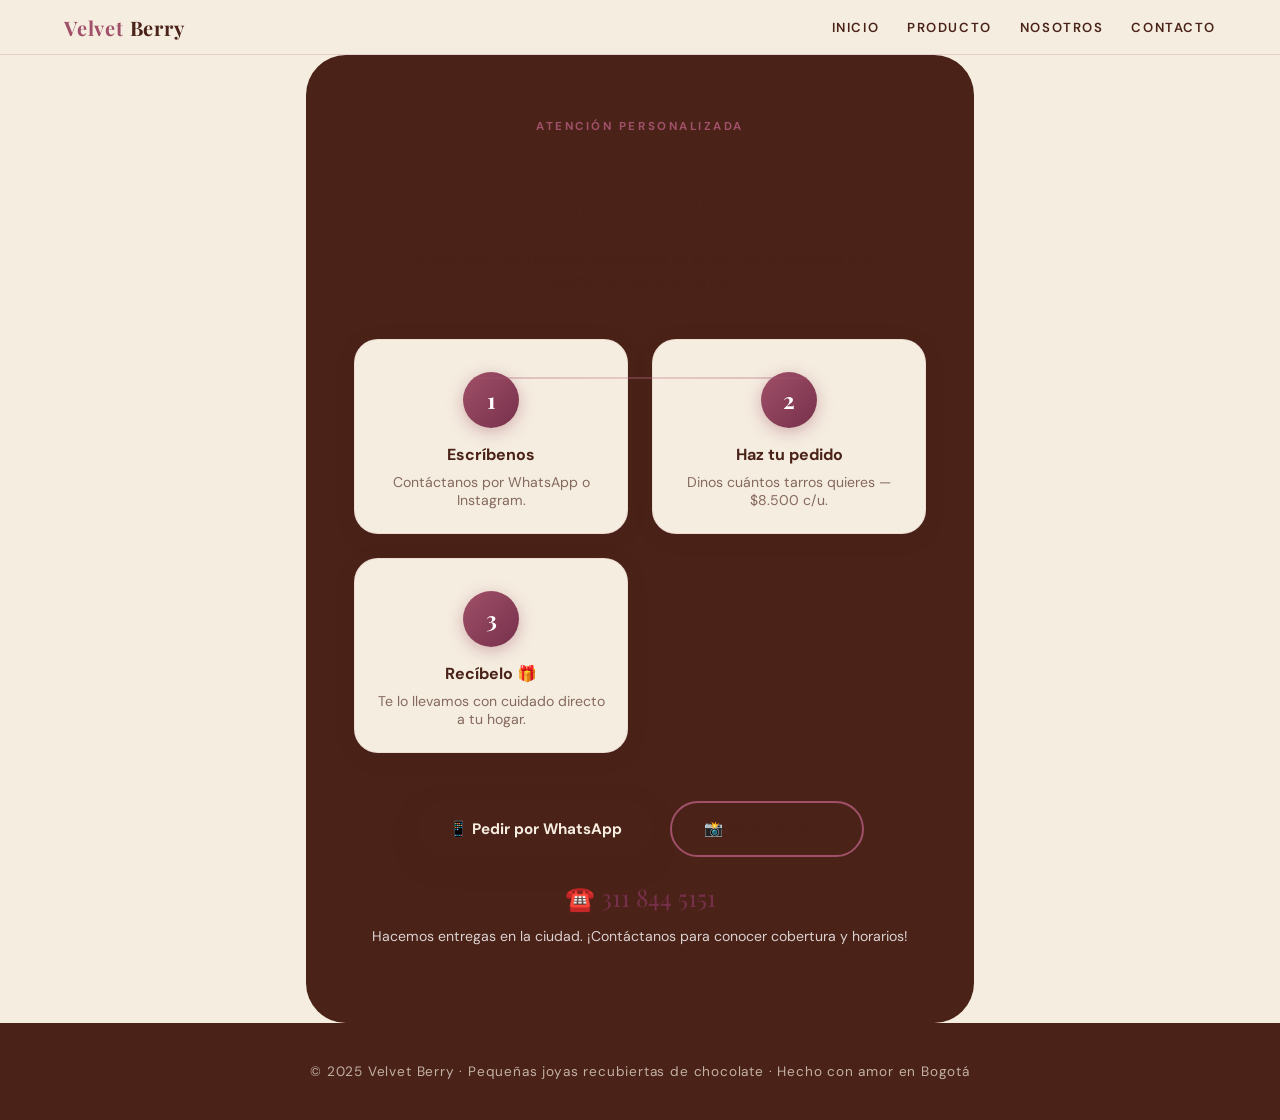
==== contacto.html @ 3b7d8370 "Actulizacion de archivos para mejorar la estructura de el proyecto" ====
<!DOCTYPE html>
<html lang="es">
  <head>
    <meta charset="UTF-8" />
    <meta name="viewport" content="width=device-width, initial-scale=1" />
    <title>Contacto · Velvet Berry</title>
    <link rel="stylesheet" href="styles.css" />
  </head>
  <body>
    <nav>
      <div class="nav-inner">
        <div class="nav-logo">Velvet <span>Berry</span></div>
        <div class="nav-links">
          <a href="index.html">Inicio</a>
          <a href="producto.html">Producto</a>
          <a href="mision.html">Nosotros</a>
          <a href="contacto.html">Contacto</a>
        </div>
      </div>
    </nav>

    <main>
      <section class="contact-section" id="contacto">
        <div class="contact-inner">
          <span class="section-label">Atención personalizada</span>
          <h2 class="section-title fade-in" data-animate>¿Cómo conseguir tu tarro?</h2>
          <p class="section-subtitle fade-in" data-animate>
            Es muy fácil: escríbenos, selecciona tu tarro y te lo llevamos a la puerta con todo el cariño.
          </p>
          <div class="steps fade-in" data-animate>
            <article class="step-card">
              <div class="step-number-circle">1</div>
              <h3>Escríbenos</h3>
              <p>Contáctanos por WhatsApp o Instagram.</p>
            </article>
            <article class="step-card">
              <div class="step-number-circle">2</div>
              <h3>Haz tu pedido</h3>
              <p>Dinos cuántos tarros quieres — $8.500 c/u.</p>
            </article>
            <article class="step-card">
              <div class="step-number-circle">3</div>
              <h3>Recíbelo 🎁</h3>
              <p>Te lo llevamos con cuidado directo a tu hogar.</p>
            </article>
          </div>
          <div class="contact-buttons fade-in" data-animate>
            <a class="btn-whatsapp" href="https://wa.me/573118445151" target="_blank" rel="noreferrer">
              📱 Pedir por WhatsApp
            </a>
            <a class="btn-instagram" href="https://instagram.com/velvetberry" target="_blank" rel="noreferrer">
              📸 @velvetberry
            </a>
          </div>
          <p class="contact-phone fade-in" data-animate>☎️ 311 844 5151</p>
          <p class="contact-note fade-in" data-animate>
            Hacemos entregas en la ciudad. ¡Contáctanos para conocer cobertura y horarios!
          </p>
        </div>
      </section>
    </main>

    <footer>
      © 2025 Velvet Berry · Pequeñas joyas recubiertas de chocolate · Hecho con amor en Bogotá
    </footer>

    <script src="scripts.js"></script>
  </body>
</html>
---- styles.css ----
@import url("https://fonts.googleapis.com/css2?family=Playfair+Display:wght@400;500&family=DM+Sans:wght@400;500;700&display=swap");

:root {
  --primary: #a05068;
  --primary-light: #c4758e;
  --primary-dark: #77304b;
  --secondary: #f5ede0;
  --accent: #4a2218;
  --sand: #e8d5b0;
  --white: #ffffff;
}

* {
  box-sizing: border-box;
}

body {
  margin: 0;
  font-family: "DM Sans", system-ui, sans-serif;
  background: var(--secondary);
  color: var(--accent);
}

a {
  color: inherit;
}

nav {
  position: sticky;
  top: 0;
  z-index: 100;
  background: rgba(245, 237, 224, 0.92);
  backdrop-filter: blur(14px);
  border-bottom: 1.5px solid rgba(160, 80, 104, 0.18);
}

.nav-inner {
  max-width: 1200px;
  margin: 0 auto;
  padding: 0.85rem 1.5rem;
  display: flex;
  align-items: center;
  justify-content: space-between;
  gap: 1rem;
}

.nav-logo {
  font-family: "Playfair Display", serif;
  font-size: 1.25rem;
  font-weight: 700;
  color: var(--primary);
  letter-spacing: 0.04em;
}

.nav-logo span {
  color: var(--accent);
}

.nav-links {
  display: flex;
  gap: 1.75rem;
}

.nav-links a {
  color: var(--accent);
  text-decoration: none;
  font-size: 0.82rem;
  font-weight: 600;
  letter-spacing: 0.12em;
  text-transform: uppercase;
  transition: color 0.25s;
  position: relative;
}

.nav-links a::after {
  content: "";
  position: absolute;
  bottom: -3px;
  left: 0;
  width: 0;
  height: 2px;
  background: var(--primary);
  transition: width 0.25s ease;
}

.nav-links a:hover {
  color: var(--primary);
}

.nav-links a:hover::after {
  width: 100%;
}

main {
  display: flex;
  flex-direction: column;
  gap: 4rem;
}

section {
  padding: 4rem 1.5rem 2rem;
  max-width: 1200px;
  margin: 0 auto;
  position: relative;
}

section::after {
  content: "";
  position: absolute;
  left: 50%;
  transform: translateX(-50%);
  width: 120px;
  height: 30px;
  bottom: -30px;
  background: radial-gradient(circle at 50% 0, rgba(74, 34, 24, 0.4), transparent 60%);
  border-radius: 50%;
  filter: drop-shadow(0 -5px 5px rgba(74, 34, 24, 0.4));
  opacity: 0.7;
  pointer-events: none;
  z-index: -1;
}

.hero {
  position: relative;
  min-height: 100vh;
  display: flex;
  align-items: center;
  justify-content: center;
  overflow: hidden;
  background: linear-gradient(155deg, var(--primary-dark) 0%, var(--primary) 45%, var(--primary-light) 100%);
}

.hero::before {
  content: "";
  position: absolute;
  inset: 0;
  background-image: url("data:image/svg+xml,%3Csvg viewBox='0 0 256 256' xmlns='http://www.w3.org/2000/svg'%3E%3Cfilter id='noise'%3E%3CfeTurbulence type='fractalNoise' baseFrequency='0.9' numOctaves='4' stitchTiles='stitch'/%3E%3C/filter%3E%3Crect width='100%25' height='100%25' filter='url(%23noise)' opacity='0.07'/%3E%3C/svg%3E");
  opacity: 0.35;
  pointer-events: none;
  z-index: 0;
}

.hero-circle {
  position: absolute;
  border-radius: 50%;
  border: 1px solid rgba(255, 255, 255, 0.12);
  pointer-events: none;
}

.hero-circle-1 {
  width: 600px;
  height: 600px;
  top: -180px;
  right: -180px;
}

.hero-circle-2 {
  width: 400px;
  height: 400px;
  bottom: -120px;
  left: -120px;
  border-color: rgba(255, 255, 255, 0.08);
}

.hero-circle-3 {
  width: 200px;
  height: 200px;
  top: 50%;
  left: 5%;
  transform: translateY(-50%);
}

.drip-top {
  position: absolute;
  bottom: -2px;
  left: 0;
  width: 100%;
  height: 80px;
  z-index: 2;
}

.hero-content {
  position: relative;
  z-index: 3;
  text-align: center;
  padding: 6rem 1.5rem 8rem;
  max-width: 740px;
  margin: 0 auto;
}

.hero-eyebrow {
  display: inline-block;
  font-size: 0.75rem;
  font-weight: 700;
  letter-spacing: 0.22em;
  text-transform: uppercase;
  color: rgba(245, 237, 224, 0.7);
  margin-bottom: 1.25rem;
  padding: 0.35rem 1rem;
  border: 1px solid rgba(245, 237, 224, 0.3);
  border-radius: 999px;
  backdrop-filter: blur(4px);
}

.hero-title {
  font-size: clamp(3.5rem, 8vw, 6rem);
  font-weight: 700;
  color: var(--white);
  letter-spacing: -0.01em;
  margin-bottom: 0.5rem;
  text-shadow: 0 4px 32px rgba(74, 34, 24, 0.35);
}

.hero-title em {
  font-style: italic;
  color: var(--sand);
}

.hero-tagline {
  font-size: clamp(0.9rem, 2.5vw, 1.1rem);
  font-weight: 500;
  color: rgba(245, 237, 224, 0.85);
  letter-spacing: 0.16em;
  text-transform: uppercase;
  margin-bottom: 1.5rem;
}

.hero-description {
  font-size: 1.05rem;
  color: rgba(245, 237, 224, 0.88);
  max-width: 500px;
  margin: 0 auto 2.5rem;
  font-weight: 300;
  line-height: 1.8;
}

.hero-buttons {
  display: flex;
  gap: 1rem;
  justify-content: center;
  flex-wrap: wrap;
  margin-bottom: 2rem;
}

.btn-primary,
.btn-ghost {
  padding: 1rem 2rem;
  border-radius: 999px;
  font-weight: 600;
  font-size: 0.95rem;
  text-decoration: none;
  display: inline-flex;
  align-items: center;
  gap: 0.5rem;
  transition: transform 0.3s ease, box-shadow 0.3s ease;
}

.btn-primary {
  background: var(--secondary);
  color: var(--accent);
  box-shadow: 0 8px 30px rgba(0, 0, 0, 0.25), 0 2px 8px rgba(0, 0, 0, 0.15);
}

.btn-primary:hover {
  transform: translateY(-4px) scale(1.02);
  box-shadow: 0 16px 40px rgba(0, 0, 0, 0.3);
}

.btn-ghost {
  background: transparent;
  color: var(--secondary);
  border: 1.5px solid rgba(245, 237, 224, 0.5);
}

.btn-ghost:hover {
  background: rgba(245, 237, 224, 0.12);
  border-color: rgba(245, 237, 224, 0.8);
  transform: translateY(-2px);
}

.hero-logo-wrap {
  margin-top: 3rem;
  display: flex;
  justify-content: center;
}

.logo-ring {
  width: 160px;
  height: 160px;
  border-radius: 50%;
  padding: 5px;
  background: conic-gradient(
    from 0deg,
    var(--sand),
    var(--primary-light),
    var(--sand),
    var(--primary-light),
    var(--sand)
  );
  box-shadow: 0 16px 48px rgba(0, 0, 0, 0.4);
  animation: spin-slow 12s linear infinite;
}

.logo-ring img {
  width: 100%;
  height: 100%;
  border-radius: 50%;
  display: block;
  object-fit: cover;
  background: var(--secondary);
  animation: spin-slow 12s linear infinite reverse;
}

@keyframes spin-slow {
  to {
    transform: rotate(360deg);
  }
}

.price-badge {
  position: absolute;
  right: clamp(1rem, 6vw, 5rem);
  bottom: clamp(5rem, 12vw, 9rem);
  background: var(--accent);
  color: var(--secondary);
  border-radius: 50%;
  width: 100px;
  height: 100px;
  display: flex;
  flex-direction: column;
  align-items: center;
  justify-content: center;
  font-weight: 700;
  box-shadow: 0 8px 24px rgba(0, 0, 0, 0.4);
  z-index: 4;
  border: 3px solid var(--sand);
  animation: float 3s ease-in-out infinite;
}

@keyframes float {
  0%,
  100% {
    transform: translateY(0);
  }
  50% {
    transform: translateY(-8px);
  }
}

.price-badge .amount {
  font-size: 1.2rem;
  line-height: 1;
}

.price-badge .label {
  font-size: 0.6rem;
  letter-spacing: 0.1em;
  text-transform: uppercase;
  opacity: 0.8;
}

.reference-section {
  background: linear-gradient(180deg, rgba(245, 237, 224, 0.8), rgba(232, 213, 176, 0.95));
  border-radius: 40px;
  padding: 3rem 1.5rem;
  box-shadow: inset 0 0 40px rgba(255, 255, 255, 0.5);
  margin-top: 2rem;
}

.reference-section h3 {
  text-align: center;
  font-size: clamp(1.8rem, 3vw, 2.4rem);
  margin-bottom: 0.5rem;
}

.reference-section p {
  text-align: center;
  max-width: 540px;
  margin: 0 auto 2rem;
  color: rgba(74, 34, 24, 0.9);
}

.reference-grid {
  display: grid;
  grid-template-columns: repeat(auto-fit, minmax(170px, 1fr));
  gap: 1rem;
}

.reference-card {
  background: var(--white);
  border-radius: 22px;
  padding: 1.25rem;
  border: 1px solid rgba(160, 80, 104, 0.15);
  text-align: center;
  box-shadow: 0 8px 20px rgba(74, 34, 24, 0.1);
  transition: transform 0.3s ease;
}

.reference-card:hover {
  transform: translateY(-6px);
}

.reference-card h4 {
  margin-bottom: 0.5rem;
  color: var(--accent);
}

.reference-card span {
  font-size: 0.75rem;
  letter-spacing: 0.2em;
  text-transform: uppercase;
  color: rgba(74, 34, 24, 0.6);
  display: block;
  margin-bottom: 0.35rem;
}

.reference-card p {
  color: rgba(74, 34, 24, 0.8);
  font-size: 0.95rem;
  margin: 0;
}

.reference-cta {
  margin-top: 2rem;
  display: flex;
  justify-content: center;
}

.reference-cta a {
  background: var(--accent);
  color: var(--secondary);
  padding: 0.9rem 2rem;
  border-radius: 999px;
  text-decoration: none;
  font-weight: 700;
  box-shadow: 0 10px 20px rgba(0, 0, 0, 0.3);
  transition: transform 0.3s ease;
}

.reference-cta a:hover {
  transform: translateY(-3px);
}

.section-label {
  font-size: 0.72rem;
  font-weight: 700;
  letter-spacing: 0.22em;
  text-transform: uppercase;
  color: var(--primary);
  display: block;
  text-align: center;
  margin-bottom: 0.6rem;
}

.section-title {
  font-size: clamp(2rem, 4.5vw, 3rem);
  text-align: center;
  color: var(--accent);
  margin-bottom: 0.75rem;
}

.section-subtitle {
  text-align: center;
  color: rgba(74, 34, 24, 0.65);
  max-width: 480px;
  margin: 0 auto 3rem;
  font-size: 1rem;
}

#producto {
  padding-bottom: 3rem;
}

.features-grid {
  display: grid;
  grid-template-columns: repeat(auto-fit, minmax(220px, 1fr));
  gap: 1.25rem;
  margin-bottom: 3rem;
}

.feature-card {
  background: var(--white);
  border-radius: 24px;
  padding: 1.75rem 1.5rem;
  border: 1px solid rgba(160, 80, 104, 0.18);
  box-shadow: 0 4px 24px rgba(74, 34, 24, 0.06);
  transition: transform 0.35s ease, box-shadow 0.3s ease;
}

.feature-card:hover {
  transform: translateY(-8px);
  box-shadow: 0 20px 40px rgba(74, 34, 24, 0.12);
}

.feature-icon {
  font-size: 2.3rem;
  display: block;
  margin-bottom: 0.8rem;
}

.feature-card h3 {
  font-size: 1.1rem;
  margin-bottom: 0.6rem;
  color: var(--accent);
}

.feature-card p {
  color: rgba(74, 34, 24, 0.7);
  font-size: 0.9rem;
  margin: 0;
}

.product-showcase {
  display: grid;
  grid-template-columns: repeat(auto-fit, minmax(280px, 1fr));
  gap: 2rem;
  align-items: center;
  background: var(--white);
  border-radius: 32px;
  overflow: hidden;
  box-shadow: 0 8px 48px rgba(74, 34, 24, 0.08);
  border: 1px solid rgba(160, 80, 104, 0.1);
}

.product-image-wrap {
  position: relative;
  height: 380px;
  background: linear-gradient(135deg, var(--sand) 0%, var(--secondary) 100%);
  display: flex;
  align-items: center;
  justify-content: center;
  overflow: hidden;
}

.product-image-wrap img {
  width: 100%;
  height: 100%;
  object-fit: cover;
  display: block;
}

.product-info {
  padding: 2.5rem 2rem 2.5rem 1rem;
}

.product-info .section-label {
  text-align: left;
}

.product-title {
  font-size: 2rem;
  color: var(--accent);
  margin-bottom: 0.75rem;
}

.product-description {
  color: rgba(74, 34, 24, 0.7);
  font-size: 0.95rem;
  margin-bottom: 1.5rem;
  line-height: 1.8;
}

.product-price-row {
  display: flex;
  align-items: baseline;
  gap: 0.5rem;
  margin-bottom: 2rem;
}

.product-price {
  font-size: 2.5rem;
  font-weight: 700;
  color: var(--primary);
  font-family: "Playfair Display", serif;
}

.product-price-unit {
  color: rgba(74, 34, 24, 0.5);
  font-size: 0.85rem;
}

.product-tags {
  display: flex;
  flex-wrap: wrap;
  gap: 0.5rem;
  margin-bottom: 1.75rem;
}

.tag {
  background: var(--secondary);
  color: var(--primary-dark);
  border: 1px solid rgba(160, 80, 104, 0.25);
  border-radius: 999px;
  padding: 0.3rem 0.85rem;
  font-size: 0.78rem;
  font-weight: 600;
  letter-spacing: 0.06em;
}

.mission-section,
.contact-section {
  background: var(--accent);
  color: var(--secondary);
  border-radius: 40px;
  padding: 4rem 1.5rem;
}

.mission-inner {
  max-width: 1100px;
  margin: 0 auto;
}

.mission-grid {
  display: grid;
  grid-template-columns: repeat(auto-fit, minmax(250px, 1fr));
  gap: 1.25rem;
  margin-top: 2.5rem;
}

.mission-card {
  background: rgba(245, 237, 224, 0.06);
  border: 1px solid rgba(245, 237, 224, 0.14);
  border-radius: 24px;
  padding: 2rem;
  backdrop-filter: blur(8px);
  transition: background 0.3s ease, transform 0.35s ease;
}

.mission-card:hover {
  background: rgba(245, 237, 224, 0.1);
  transform: translateY(-6px);
}

.mission-card-icon {
  font-size: 2rem;
  display: block;
  margin-bottom: 1rem;
}

.mission-card h3 {
  color: var(--sand);
  font-size: 1.3rem;
  margin-bottom: 0.75rem;
  font-style: italic;
}

.mission-card p {
  color: rgba(245, 237, 224, 0.82);
  font-size: 0.93rem;
  margin: 0;
  line-height: 1.8;
}

.valores-list {
  list-style: none;
  padding: 0;
  margin: 0;
  display: flex;
  flex-direction: column;
  gap: 0.85rem;
}

.valores-list li {
  display: flex;
  align-items: flex-start;
  gap: 0.75rem;
  color: rgba(245, 237, 224, 0.85);
  font-size: 0.9rem;
  line-height: 1.6;
}

.valores-list .v-icon {
  font-size: 1.2rem;
  flex-shrink: 0;
  margin-top: 0.1rem;
}

.valores-list strong {
  color: var(--sand);
  display: block;
  font-size: 0.95rem;
}

.contact-inner {
  max-width: 900px;
  margin: 0 auto;
  padding: 0 1.5rem;
  text-align: center;
}

.steps {
  display: grid;
  grid-template-columns: repeat(auto-fit, minmax(180px, 1fr));
  gap: 1.5rem;
  margin: 3rem 0;
  position: relative;
}

.steps::before {
  content: "";
  position: absolute;
  top: 38px;
  left: calc(16.66% + 1.5rem);
  right: calc(16.66% + 1.5rem);
  height: 2px;
  background: linear-gradient(90deg, var(--primary), var(--primary-light), var(--primary));
  opacity: 0.3;
}

.step-card {
  background: var(--secondary);
  color: var(--accent);
  border-radius: 24px;
  padding: 2rem 1.25rem 1.5rem;
  border: 1px solid rgba(160, 80, 104, 0.1);
  box-shadow: 0 4px 24px rgba(74, 34, 24, 0.07);
}

.step-card:hover {
  transform: translateY(-6px);
  transition: transform 0.35s ease;
}

.step-number-circle {
  width: 56px;
  height: 56px;
  border-radius: 50%;
  background: linear-gradient(135deg, var(--primary), var(--primary-dark));
  color: var(--white);
  font-family: "Playfair Display", serif;
  font-size: 1.4rem;
  font-weight: 700;
  display: flex;
  align-items: center;
  justify-content: center;
  margin: 0 auto 1rem;
  box-shadow: 0 4px 16px rgba(160, 80, 104, 0.4);
}

.step-card h3 {
  font-size: 1rem;
  color: var(--accent);
  margin-bottom: 0.5rem;
}

.step-card p {
  color: rgba(74, 34, 24, 0.65);
  font-size: 0.88rem;
  margin: 0;
}

.contact-buttons {
  display: flex;
  flex-wrap: wrap;
  justify-content: center;
  gap: 1rem;
  margin: 2.5rem 0 1.5rem;
}

.btn-whatsapp {
  background: var(--accent);
  color: var(--secondary);
  padding: 1rem 2rem;
  border-radius: 999px;
  font-weight: 700;
  font-size: 0.95rem;
  text-decoration: none;
  display: inline-flex;
  align-items: center;
  gap: 0.6rem;
  box-shadow: 0 8px 24px rgba(74, 34, 24, 0.3);
}

.btn-whatsapp:hover {
  transform: translateY(-4px) scale(1.02);
  box-shadow: 0 14px 32px rgba(74, 34, 24, 0.4);
}

.btn-instagram {
  background: transparent;
  color: var(--accent);
  padding: 1rem 2rem;
  border-radius: 999px;
  font-weight: 700;
  font-size: 0.95rem;
  text-decoration: none;
  display: inline-flex;
  align-items: center;
  gap: 0.6rem;
  border: 2px solid var(--primary);
}

.btn-instagram:hover {
  background: var(--primary);
  color: var(--white);
  transform: translateY(-4px);
}

.contact-phone {
  font-family: "Playfair Display", serif;
  font-size: 1.5rem;
  color: var(--primary-dark);
  margin-bottom: 0.5rem;
}

.contact-note {
  font-size: 0.88rem;
  color: rgba(255, 255, 255, 0.8);
}

footer {
  background: var(--accent);
  color: rgba(245, 237, 224, 0.7);
  text-align: center;
  padding: 2.5rem 1rem;
  font-size: 0.85rem;
  letter-spacing: 0.06em;
}

footer strong {
  color: var(--sand);
}

.fade-in {
  opacity: 0;
  transform: translateY(28px);
  transition: opacity 0.75s ease, transform 0.75s ease;
}

.fade-in.in-view {
  opacity: 1;
  transform: translateY(0);
}

@media (max-width: 900px) {
  .features-grid,
  .mission-grid,
  .steps {
    grid-template-columns: 1fr;
  }

  .product-showcase {
    grid-template-columns: 1fr;
  }

  .product-image-wrap {
    height: 280px;
  }

  .price-badge {
    display: none;
  }
}

@media (max-width: 600px) {
  .nav-links {
    gap: 0.9rem;
    font-size: 0.72rem;
  }

  .hero-content {
    padding: 4.5rem 1.5rem 7rem;
  }
}
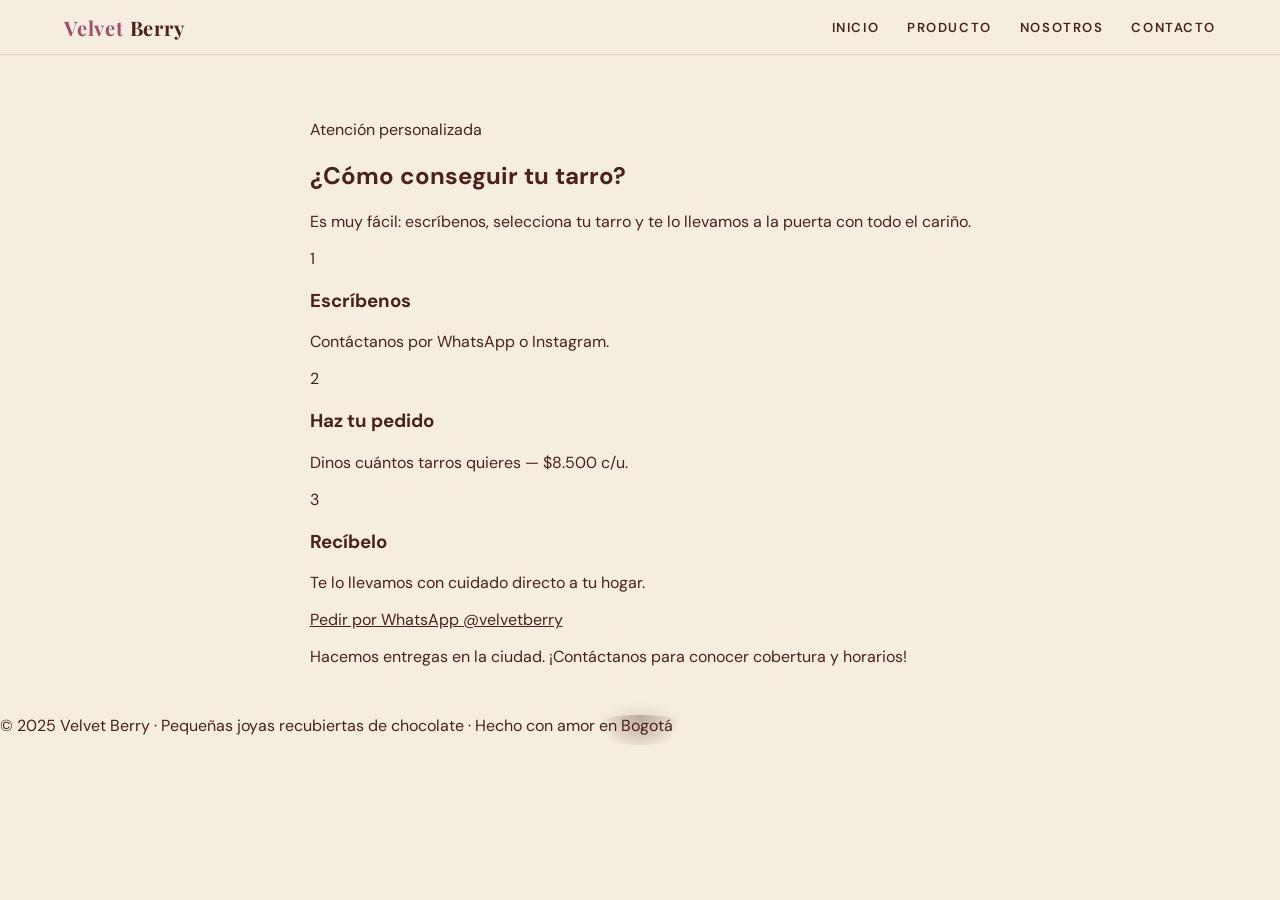
==== commit df5c38f8: "cambios de estilo" ====
--- a/contacto.html
+++ b/contacto.html
@@ -40,19 +40,19 @@
             </article>
             <article class="step-card">
               <div class="step-number-circle">3</div>
-              <h3>Recíbelo 🎁</h3>
+              <h3>Recíbelo</h3>
               <p>Te lo llevamos con cuidado directo a tu hogar.</p>
             </article>
           </div>
           <div class="contact-buttons fade-in" data-animate>
             <a class="btn-whatsapp" href="https://wa.me/573118445151" target="_blank" rel="noreferrer">
-              📱 Pedir por WhatsApp
+              Pedir por WhatsApp
             </a>
             <a class="btn-instagram" href="https://instagram.com/velvetberry" target="_blank" rel="noreferrer">
-              📸 @velvetberry
+              @velvetberry
             </a>
           </div>
-          <p class="contact-phone fade-in" data-animate>☎️ 311 844 5151</p>
+          <p class="contact-phone fade-in" data-animate></p>
           <p class="contact-note fade-in" data-animate>
             Hacemos entregas en la ciudad. ¡Contáctanos para conocer cobertura y horarios!
           </p>
--- a/styles.css
+++ b/styles.css
@@ -122,7 +122,7 @@
 
 .hero {
   position: relative;
-  min-height: 100vh;
+  min-height: calc(100vh - 74px);
   display: flex;
   align-items: center;
   justify-content: center;
@@ -182,10 +182,17 @@
 .hero-content {
   position: relative;
   z-index: 3;
-  text-align: center;
-  padding: 6rem 1.5rem 8rem;
-  max-width: 740px;
+  padding: 6rem 1.5rem 6rem;
+  max-width: 1200px;
   margin: 0 auto;
+  display: grid;
+  grid-template-columns: repeat(auto-fit, minmax(320px, 1fr));
+  gap: 2rem;
+  align-items: center;
+}
+
+.hero-text {
+  text-align: left;
 }
 
 .hero-eyebrow {
@@ -237,9 +244,54 @@
 .hero-buttons {
   display: flex;
   gap: 1rem;
-  justify-content: center;
   flex-wrap: wrap;
   margin-bottom: 2rem;
+  justify-content: flex-start;
+}
+
+.hero-visual {
+  background: rgba(255, 255, 255, 0.15);
+  border-radius: 28px;
+  padding: 2rem;
+  border: 1px solid rgba(255, 255, 255, 0.35);
+  box-shadow: inset 0 0 30px rgba(255, 255, 255, 0.1), 0 10px 30px rgba(0, 0, 0, 0.25);
+  display: flex;
+  flex-direction: column;
+  gap: 1rem;
+}
+
+.hero-visual .visual-card {
+  background: rgba(245, 237, 224, 0.9);
+  border-radius: 20px;
+  padding: 1.5rem;
+  display: grid;
+  gap: 0.5rem;
+  border: 1px solid rgba(160, 80, 104, 0.2);
+}
+
+.hero-jar {
+  width: 100%;
+  height: 180px;
+  border-radius: 24px;
+  background: linear-gradient(180deg, rgba(255, 255, 255, 0.8) 0%, rgba(74, 34, 24, 0.7) 100%);
+  position: relative;
+  overflow: hidden;
+  box-shadow: inset 0 0 15px rgba(0, 0, 0, 0.4);
+}
+
+.hero-jar::after {
+  content: "";
+  position: absolute;
+  inset: 12px;
+  border-radius: 20px;
+  background: radial-gradient(circle at 30% 20%, rgba(255, 255, 255, 0.8), transparent 60%);
+}
+
+.hero-visual p {
+  margin: 0;
+  color: rgba(74, 34, 24, 0.85);
+  font-size: 0.95rem;
+  line-height: 1.6;
 }
 
 .btn-primary,
@@ -278,6 +330,7 @@
   transform: translateY(-2px);
 }
 
+.hero-logo-wrap {
 .hero-logo-wrap {
   margin-top: 3rem;
   display: flex;
@@ -320,7 +373,7 @@
 .price-badge {
   position: absolute;
   right: clamp(1rem, 6vw, 5rem);
-  bottom: clamp(5rem, 12vw, 9rem);
+  bottom: clamp(4rem, 10vw, 8rem);
   background: var(--accent);
   color: var(--secondary);
   border-radius: 50%;
@@ -597,10 +650,9 @@
   letter-spacing: 0.06em;
 }
 
-.mission-section,
-.contact-section {
-  background: var(--accent);
-  color: var(--secondary);
+.mission-section {
+  background: linear-gradient(180deg, rgba(245, 237, 224, 0.95), rgba(232, 213, 176, 0.9));
+  color: var(--accent);
   border-radius: 40px;
   padding: 4rem 1.5rem;
 }
@@ -618,17 +670,17 @@
 }
 
 .mission-card {
-  background: rgba(245, 237, 224, 0.06);
-  border: 1px solid rgba(245, 237, 224, 0.14);
+  background: rgba(255, 255, 255, 0.7);
   border-radius: 24px;
   padding: 2rem;
-  backdrop-filter: blur(8px);
-  transition: background 0.3s ease, transform 0.35s ease;
+  border: 1px solid rgba(160, 80, 104, 0.15);
+  box-shadow: 0 12px 28px rgba(74, 34, 24, 0.08);
+  transition: transform 0.35s ease, box-shadow 0.35s ease;
 }
 
 .mission-card:hover {
-  background: rgba(245, 237, 224, 0.1);
   transform: translateY(-6px);
+  box-shadow: 0 20px 40px rgba(74, 34, 24, 0.12);
 }
 
 .mission-card-icon {
@@ -638,17 +690,15 @@
 }
 
 .mission-card h3 {
-  color: var(--sand);
-  font-size: 1.3rem;
+  color: var(--accent);
+  font-style: italic;
   margin-bottom: 0.75rem;
-  font-style: italic;
 }
 
 .mission-card p {
-  color: rgba(245, 237, 224, 0.82);
-  font-size: 0.93rem;
-  margin: 0;
-  line-height: 1.8;
+  color: rgba(74, 34, 24, 0.85);
+  font-size: 0.95rem;
+  line-height: 1.7;
 }
 
 .valores-list {
@@ -676,9 +726,35 @@
 }
 
 .valores-list strong {
-  color: var(--sand);
+  color: var(--accent);
   display: block;
   font-size: 0.95rem;
+}
+
+.mission-extra {
+  margin-top: 3rem;
+  display: grid;
+  grid-template-columns: repeat(auto-fit, minmax(240px, 1fr));
+  gap: 1rem;
+}
+
+.mission-extra article {
+  background: var(--white);
+  border-radius: 20px;
+  padding: 1.5rem;
+  border: 1px solid rgba(160, 80, 104, 0.15);
+  box-shadow: 0 8px 20px rgba(74, 34, 24, 0.08);
+}
+
+.mission-extra h4 {
+  margin-bottom: 0.5rem;
+  color: var(--accent);
+}
+
+.mission-extra p {
+  margin: 0;
+  color: rgba(74, 34, 24, 0.8);
+  line-height: 1.6;
 }
 
 .contact-inner {
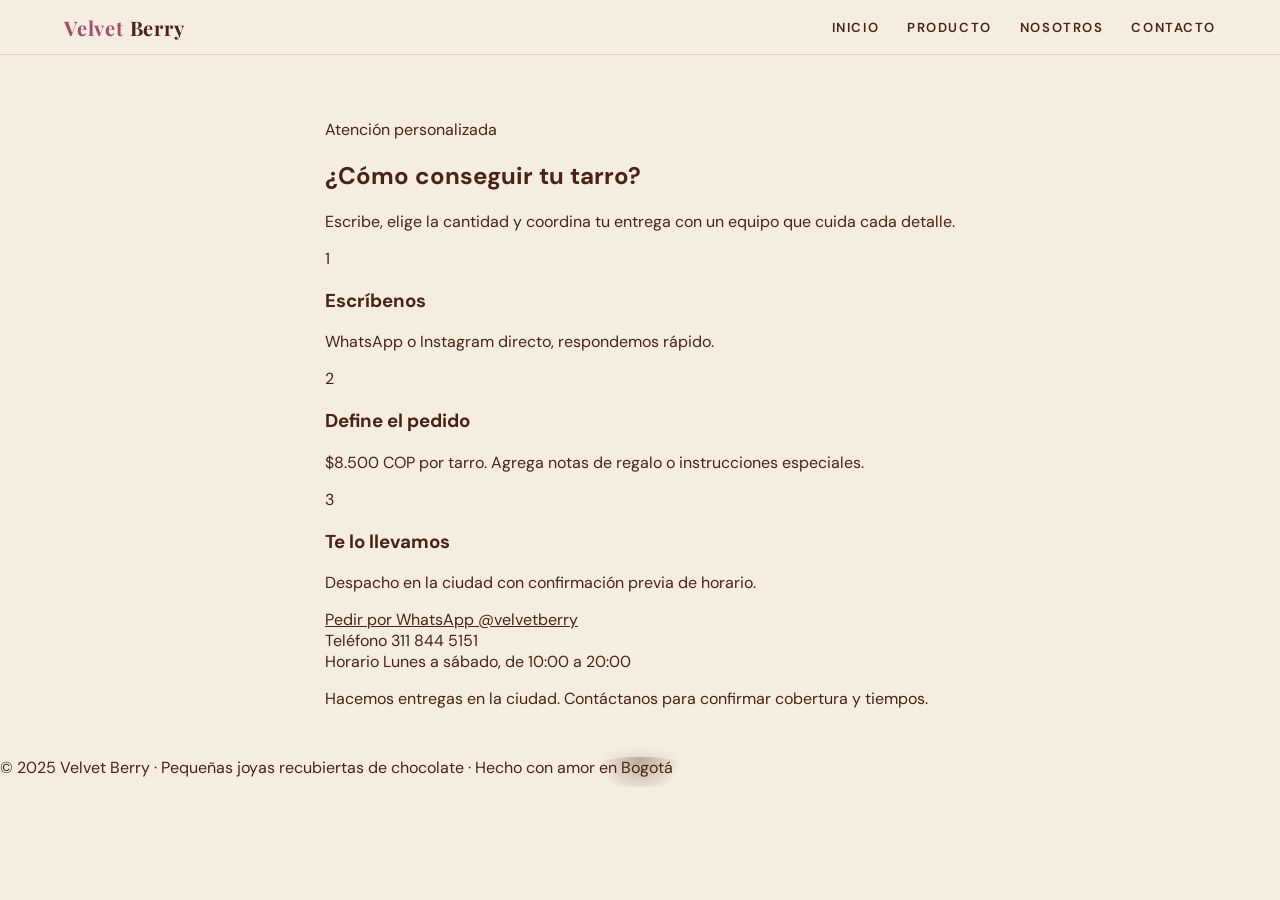
==== commit 027d36dc: "cambios de estilo" ====
--- a/contacto.html
+++ b/contacto.html
@@ -25,23 +25,23 @@
           <span class="section-label">Atención personalizada</span>
           <h2 class="section-title fade-in" data-animate>¿Cómo conseguir tu tarro?</h2>
           <p class="section-subtitle fade-in" data-animate>
-            Es muy fácil: escríbenos, selecciona tu tarro y te lo llevamos a la puerta con todo el cariño.
+            Escribe, elige la cantidad y coordina tu entrega con un equipo que cuida cada detalle.
           </p>
           <div class="steps fade-in" data-animate>
             <article class="step-card">
               <div class="step-number-circle">1</div>
               <h3>Escríbenos</h3>
-              <p>Contáctanos por WhatsApp o Instagram.</p>
+              <p>WhatsApp o Instagram directo, respondemos rápido.</p>
             </article>
             <article class="step-card">
               <div class="step-number-circle">2</div>
-              <h3>Haz tu pedido</h3>
-              <p>Dinos cuántos tarros quieres — $8.500 c/u.</p>
+              <h3>Define el pedido</h3>
+              <p>$8.500 COP por tarro. Agrega notas de regalo o instrucciones especiales.</p>
             </article>
             <article class="step-card">
               <div class="step-number-circle">3</div>
-              <h3>Recíbelo</h3>
-              <p>Te lo llevamos con cuidado directo a tu hogar.</p>
+              <h3>Te lo llevamos</h3>
+              <p>Despacho en la ciudad con confirmación previa de horario.</p>
             </article>
           </div>
           <div class="contact-buttons fade-in" data-animate>
@@ -52,9 +52,16 @@
               @velvetberry
             </a>
           </div>
-          <p class="contact-phone fade-in" data-animate></p>
+          <div class="detail-row fade-in" data-animate>
+            <span class="detail-label">Teléfono</span>
+            <span>311 844 5151</span>
+          </div>
+          <div class="detail-row fade-in" data-animate>
+            <span class="detail-label">Horario</span>
+            <span>Lunes a sábado, de 10:00 a 20:00</span>
+          </div>
           <p class="contact-note fade-in" data-animate>
-            Hacemos entregas en la ciudad. ¡Contáctanos para conocer cobertura y horarios!
+            Hacemos entregas en la ciudad. Contáctanos para confirmar cobertura y tiempos.
           </p>
         </div>
       </section>
--- a/styles.css
+++ b/styles.css
@@ -520,6 +520,58 @@
   font-size: 1rem;
 }
 
+.accent-text {
+  color: var(--primary-dark);
+  font-weight: 700;
+  letter-spacing: 0.08em;
+  text-transform: uppercase;
+  font-size: 0.85rem;
+  margin-bottom: 0.35rem;
+}
+
+.detail-row {
+  display: flex;
+  justify-content: space-between;
+  font-size: 0.95rem;
+  padding: 0.65rem 0;
+  border-bottom: 1px solid rgba(160, 80, 104, 0.15);
+  color: rgba(74, 34, 24, 0.75);
+}
+
+.detail-row:last-child {
+  border-bottom: none;
+  padding-bottom: 0;
+}
+
+.detail-label {
+  font-weight: 600;
+  color: var(--accent);
+}
+
+.minimal-list {
+  margin: 0;
+  padding-left: 1rem;
+  list-style: none;
+}
+
+.minimal-list li {
+  position: relative;
+  padding-left: 1.5rem;
+  margin-bottom: 0.4rem;
+  color: rgba(74, 34, 24, 0.8);
+}
+
+.minimal-list li::before {
+  content: "";
+  position: absolute;
+  left: 0;
+  top: 0.55rem;
+  width: 8px;
+  height: 8px;
+  border-radius: 50%;
+  background: var(--primary);
+}
+
 #producto {
   padding-bottom: 3rem;
 }
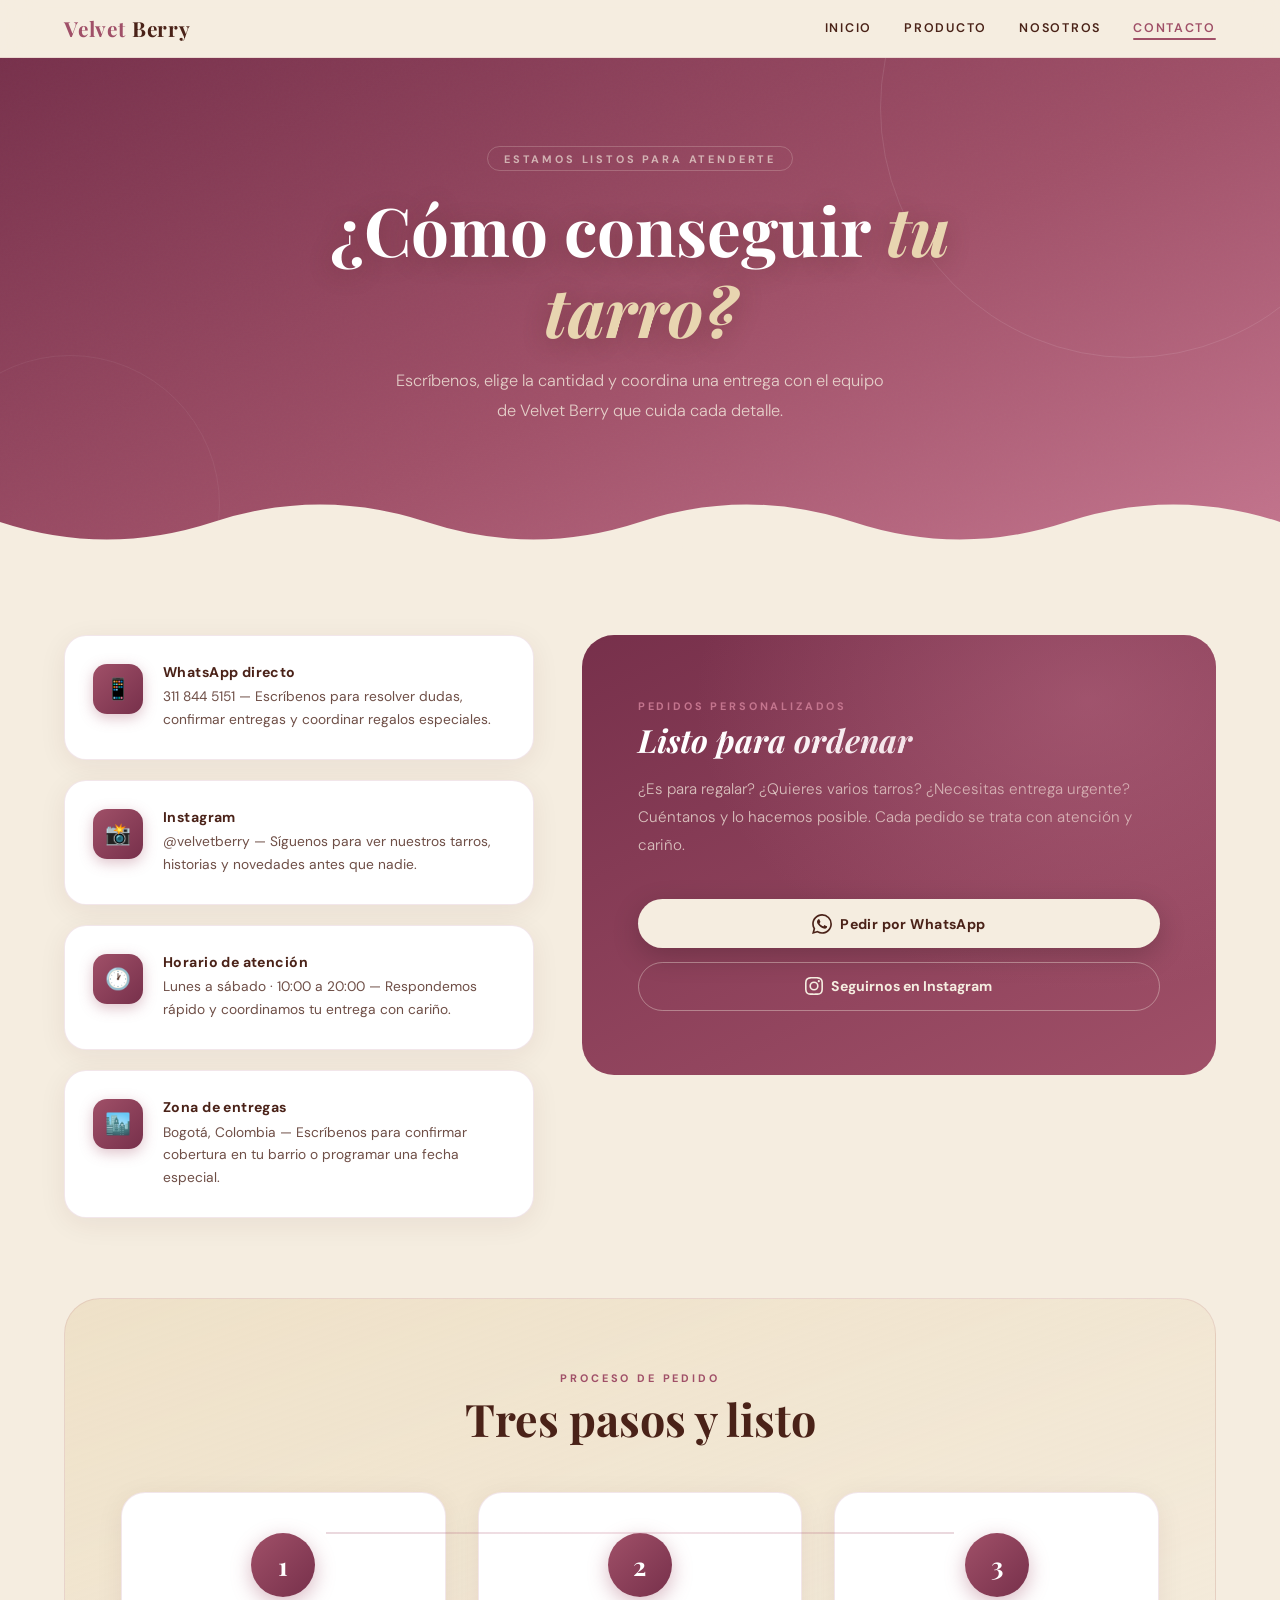
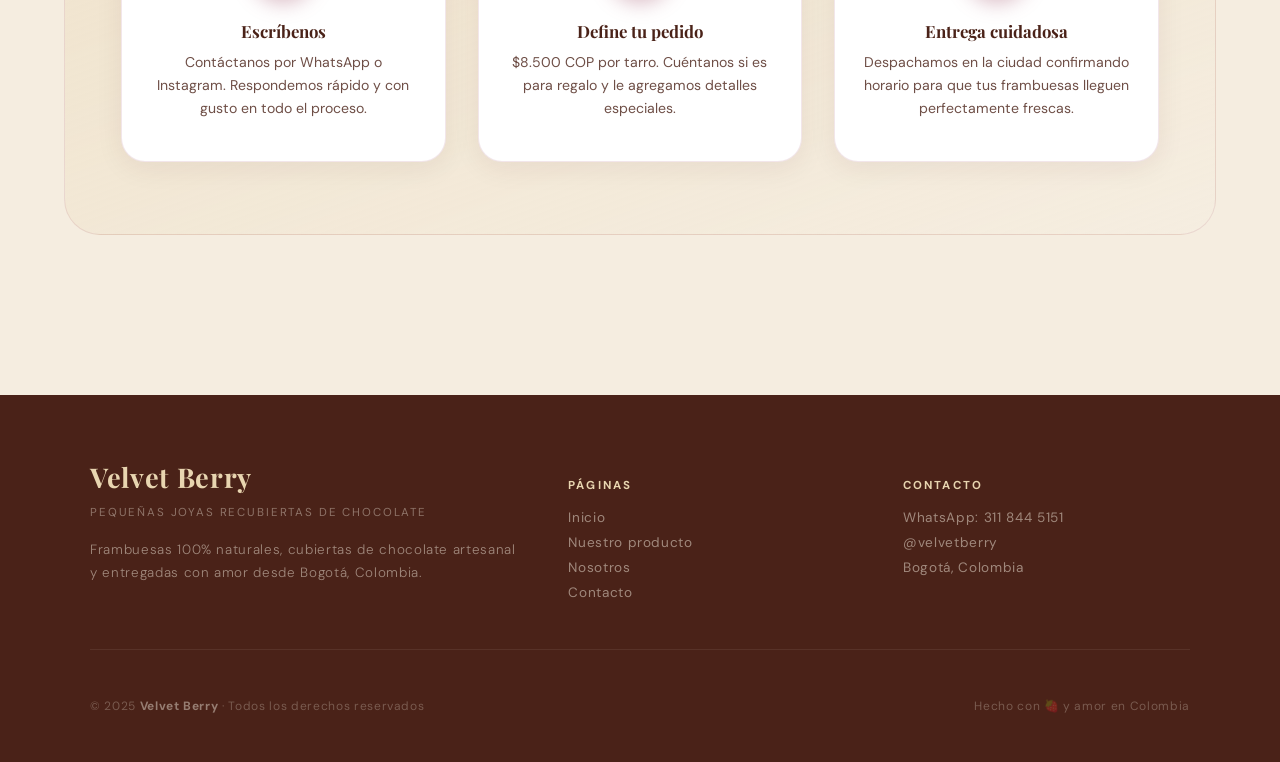
==== commit fc21ae38: "cambios de estilo" ====
--- a/contacto.html
+++ b/contacto.html
@@ -14,61 +14,140 @@
           <a href="index.html">Inicio</a>
           <a href="producto.html">Producto</a>
           <a href="mision.html">Nosotros</a>
-          <a href="contacto.html">Contacto</a>
+          <a href="contacto.html" class="active">Contacto</a>
         </div>
       </div>
     </nav>
 
     <main>
-      <section class="contact-section" id="contacto">
-        <div class="contact-inner">
-          <span class="section-label">Atención personalizada</span>
-          <h2 class="section-title fade-in" data-animate>¿Cómo conseguir tu tarro?</h2>
-          <p class="section-subtitle fade-in" data-animate>
-            Escribe, elige la cantidad y coordina tu entrega con un equipo que cuida cada detalle.
-          </p>
-          <div class="steps fade-in" data-animate>
+      <!-- PAGE BANNER -->
+      <div class="page-banner">
+        <div class="pb-circle pb-circle-1"></div>
+        <div class="pb-circle pb-circle-2"></div>
+        <div class="page-banner-content">
+          <span class="page-banner-eyebrow">Estamos listos para atenderte</span>
+          <h1>¿Cómo conseguir <em>tu tarro?</em></h1>
+          <p>Escríbenos, elige la cantidad y coordina una entrega con el equipo de Velvet Berry que cuida cada detalle.</p>
+        </div>
+        <svg class="page-banner-drip" viewBox="0 0 1440 70" preserveAspectRatio="none" fill="var(--secondary)" xmlns="http://www.w3.org/2000/svg">
+          <path d="M0,35 Q120,70 240,35 Q360,0 480,35 Q600,70 720,35 Q840,0 960,35 Q1080,70 1200,35 Q1320,0 1440,35 L1440,70 L0,70 Z"/>
+          <ellipse cx="200" cy="65" rx="7" ry="16"/>
+          <ellipse cx="500" cy="62" rx="6" ry="13"/>
+          <ellipse cx="760" cy="66" rx="8" ry="18"/>
+          <ellipse cx="1020" cy="63" rx="6" ry="14"/>
+          <ellipse cx="1280" cy="65" rx="7" ry="16"/>
+        </svg>
+      </div>
+
+      <div class="content-wrap">
+
+        <!-- CONTACT LAYOUT -->
+        <div class="contact-layout fade-in" data-animate>
+          <div class="contact-info">
+            <div class="contact-info-card">
+              <div class="contact-info-icon">📱</div>
+              <div>
+                <h4>WhatsApp directo</h4>
+                <p>311 844 5151 — Escríbenos para resolver dudas, confirmar entregas y coordinar regalos especiales.</p>
+              </div>
+            </div>
+            <div class="contact-info-card">
+              <div class="contact-info-icon">📸</div>
+              <div>
+                <h4>Instagram</h4>
+                <p>@velvetberry — Síguenos para ver nuestros tarros, historias y novedades antes que nadie.</p>
+              </div>
+            </div>
+            <div class="contact-info-card">
+              <div class="contact-info-icon">🕐</div>
+              <div>
+                <h4>Horario de atención</h4>
+                <p>Lunes a sábado · 10:00 a 20:00 — Respondemos rápido y coordinamos tu entrega con cariño.</p>
+              </div>
+            </div>
+            <div class="contact-info-card">
+              <div class="contact-info-icon">🏙️</div>
+              <div>
+                <h4>Zona de entregas</h4>
+                <p>Bogotá, Colombia — Escríbenos para confirmar cobertura en tu barrio o programar una fecha especial.</p>
+              </div>
+            </div>
+          </div>
+
+          <div class="contact-cta-panel">
+            <span class="section-eyebrow">Pedidos personalizados</span>
+            <h3>Listo para <em>ordenar</em></h3>
+            <p>¿Es para regalar? ¿Quieres varios tarros? ¿Necesitas entrega urgente? Cuéntanos y lo hacemos posible. Cada pedido se trata con atención y cariño.</p>
+            <div class="cta-buttons">
+              <a class="btn-primary cta-btn-light" href="https://wa.me/573118445151" target="_blank" rel="noreferrer">
+                <svg width="20" height="20" viewBox="0 0 24 24" fill="currentColor"><path d="M17.472 14.382c-.297-.149-1.758-.867-2.03-.967-.273-.099-.471-.148-.67.15-.197.297-.767.966-.94 1.164-.173.199-.347.223-.644.075-.297-.15-1.255-.463-2.39-1.475-.883-.788-1.48-1.761-1.653-2.059-.173-.297-.018-.458.13-.606.134-.133.298-.347.446-.52.149-.174.198-.298.298-.497.099-.198.05-.371-.025-.52-.075-.149-.669-1.612-.916-2.207-.242-.579-.487-.5-.669-.51-.173-.008-.371-.01-.57-.01-.198 0-.52.074-.792.372-.272.297-1.04 1.016-1.04 2.479 0 1.462 1.065 2.875 1.213 3.074.149.198 2.096 3.2 5.077 4.487.709.306 1.262.489 1.694.625.712.227 1.36.195 1.871.118.571-.085 1.758-.719 2.006-1.413.248-.694.248-1.289.173-1.413-.074-.124-.272-.198-.57-.347m-5.421 7.403h-.004a9.87 9.87 0 01-5.031-1.378l-.361-.214-3.741.982.998-3.648-.235-.374a9.86 9.86 0 01-1.51-5.26c.001-5.45 4.436-9.884 9.888-9.884 2.64 0 5.122 1.03 6.988 2.898a9.825 9.825 0 012.893 6.994c-.003 5.45-4.437 9.884-9.885 9.884m8.413-18.297A11.815 11.815 0 0012.05 0C5.495 0 .16 5.335.157 11.892c0 2.096.547 4.142 1.588 5.945L.057 24l6.305-1.654a11.882 11.882 0 005.683 1.448h.005c6.554 0 11.89-5.335 11.893-11.893a11.821 11.821 0 00-3.48-8.413z"/></svg>
+                Pedir por WhatsApp
+              </a>
+              <a class="cta-btn-border" href="https://instagram.com/velvetberry" target="_blank" rel="noreferrer">
+                <svg width="18" height="18" viewBox="0 0 24 24" fill="currentColor"><path d="M12 2.163c3.204 0 3.584.012 4.85.07 3.252.148 4.771 1.691 4.919 4.919.058 1.265.069 1.645.069 4.849 0 3.205-.012 3.584-.069 4.849-.149 3.225-1.664 4.771-4.919 4.919-1.266.058-1.644.07-4.85.07-3.204 0-3.584-.012-4.849-.07-3.26-.149-4.771-1.699-4.919-4.92-.058-1.265-.07-1.644-.07-4.849 0-3.204.013-3.583.07-4.849.149-3.227 1.664-4.771 4.919-4.919 1.266-.057 1.645-.069 4.849-.069zM12 0C8.741 0 8.333.014 7.053.072 2.695.272.273 2.69.073 7.052.014 8.333 0 8.741 0 12c0 3.259.014 3.668.072 4.948.2 4.358 2.618 6.78 6.98 6.98C8.333 23.986 8.741 24 12 24c3.259 0 3.668-.014 4.948-.072 4.354-.2 6.782-2.618 6.979-6.98.059-1.28.073-1.689.073-4.948 0-3.259-.014-3.667-.072-4.947-.196-4.354-2.617-6.78-6.979-6.98C15.668.014 15.259 0 12 0zm0 5.838a6.162 6.162 0 100 12.324 6.162 6.162 0 000-12.324zM12 16a4 4 0 110-8 4 4 0 010 8zm6.406-11.845a1.44 1.44 0 100 2.881 1.44 1.44 0 000-2.881z"/></svg>
+                Seguirnos en Instagram
+              </a>
+            </div>
+          </div>
+        </div>
+
+        <!-- STEPS SECTION -->
+        <div class="steps-section fade-in" data-animate>
+          <span class="section-eyebrow center">Proceso de pedido</span>
+          <h2 class="section-heading center">Tres pasos y listo</h2>
+          <div class="steps-grid">
             <article class="step-card">
               <div class="step-number-circle">1</div>
               <h3>Escríbenos</h3>
-              <p>WhatsApp o Instagram directo, respondemos rápido.</p>
+              <p>Contáctanos por WhatsApp o Instagram. Respondemos rápido y con gusto en todo el proceso.</p>
             </article>
             <article class="step-card">
               <div class="step-number-circle">2</div>
-              <h3>Define el pedido</h3>
-              <p>$8.500 COP por tarro. Agrega notas de regalo o instrucciones especiales.</p>
+              <h3>Define tu pedido</h3>
+              <p>$8.500 COP por tarro. Cuéntanos si es para regalo y le agregamos detalles especiales.</p>
             </article>
             <article class="step-card">
               <div class="step-number-circle">3</div>
-              <h3>Te lo llevamos</h3>
-              <p>Despacho en la ciudad con confirmación previa de horario.</p>
+              <h3>Entrega cuidadosa</h3>
+              <p>Despachamos en la ciudad confirmando horario para que tus frambuesas lleguen perfectamente frescas.</p>
             </article>
           </div>
-          <div class="contact-buttons fade-in" data-animate>
-            <a class="btn-whatsapp" href="https://wa.me/573118445151" target="_blank" rel="noreferrer">
-              Pedir por WhatsApp
-            </a>
-            <a class="btn-instagram" href="https://instagram.com/velvetberry" target="_blank" rel="noreferrer">
-              @velvetberry
-            </a>
-          </div>
-          <div class="detail-row fade-in" data-animate>
-            <span class="detail-label">Teléfono</span>
-            <span>311 844 5151</span>
-          </div>
-          <div class="detail-row fade-in" data-animate>
-            <span class="detail-label">Horario</span>
-            <span>Lunes a sábado, de 10:00 a 20:00</span>
-          </div>
-          <p class="contact-note fade-in" data-animate>
-            Hacemos entregas en la ciudad. Contáctanos para confirmar cobertura y tiempos.
-          </p>
         </div>
-      </section>
+
+      </div>
     </main>
 
     <footer>
-      © 2025 Velvet Berry · Pequeñas joyas recubiertas de chocolate · Hecho con amor en Bogotá
+      <div class="footer-inner">
+        <div class="footer-top">
+          <div>
+            <span class="footer-brand-name">Velvet Berry</span>
+            <p class="footer-tagline">Pequeñas joyas recubiertas de chocolate</p>
+            <p class="footer-desc">Frambuesas 100% naturales, cubiertas de chocolate artesanal y entregadas con amor desde Bogotá, Colombia.</p>
+          </div>
+          <div class="footer-col">
+            <h5>Páginas</h5>
+            <ul>
+              <li><a href="index.html">Inicio</a></li>
+              <li><a href="producto.html">Nuestro producto</a></li>
+              <li><a href="mision.html">Nosotros</a></li>
+              <li><a href="contacto.html">Contacto</a></li>
+            </ul>
+          </div>
+          <div class="footer-col">
+            <h5>Contacto</h5>
+            <ul>
+              <li><a href="https://wa.me/573118445151">WhatsApp: 311 844 5151</a></li>
+              <li><a href="https://instagram.com/velvetberry">@velvetberry</a></li>
+              <li><a href="#">Bogotá, Colombia</a></li>
+            </ul>
+          </div>
+        </div>
+        <div class="footer-bottom">
+          <span>© 2025 <strong>Velvet Berry</strong> · Todos los derechos reservados</span>
+          <span>Hecho con 🍓 y amor en Colombia</span>
+        </div>
+      </div>
     </footer>
 
     <script src="scripts.js"></script>
--- a/styles.css
+++ b/styles.css
@@ -1,4 +1,4 @@
-@import url("https://fonts.googleapis.com/css2?family=Playfair+Display:wght@400;500&family=DM+Sans:wght@400;500;700&display=swap");
+@import url("https://fonts.googleapis.com/css2?family=Playfair+Display:ital,wght@0,400;0,500;0,700;1,400;1,700&family=DM+Sans:opsz,wght@9..40,300;9..40,400;9..40,500;9..40,600;9..40,700&display=swap");
 
 :root {
   --primary: #a05068;
@@ -7,986 +7,605 @@
   --secondary: #f5ede0;
   --accent: #4a2218;
   --sand: #e8d5b0;
+  --sand-dark: #d4bc90;
   --white: #ffffff;
-}
-
-* {
-  box-sizing: border-box;
-}
-
+  --text-muted: rgba(74,34,24,0.5);
+  --text-body: rgba(74,34,24,0.8);
+  --border: rgba(160,80,104,0.14);
+  --card-shadow: 0 6px 28px rgba(74,34,24,0.07);
+  --card-shadow-hover: 0 18px 48px rgba(74,34,24,0.13);
+}
+
+*, *::before, *::after { box-sizing: border-box; }
+html { scroll-behavior: smooth; }
 body {
   margin: 0;
   font-family: "DM Sans", system-ui, sans-serif;
   background: var(--secondary);
   color: var(--accent);
-}
-
-a {
-  color: inherit;
-}
-
+  overflow-x: hidden;
+  -webkit-font-smoothing: antialiased;
+}
+h1, h2, h3, h4 { font-family: "Playfair Display", serif; line-height: 1.2; margin: 0; font-weight: 700; }
+p { margin: 0 0 1rem; line-height: 1.75; }
+a { color: inherit; }
+img { max-width: 100%; display: block; }
+
+/* ── NAV ── */
 nav {
-  position: sticky;
-  top: 0;
-  z-index: 100;
-  background: rgba(245, 237, 224, 0.92);
-  backdrop-filter: blur(14px);
-  border-bottom: 1.5px solid rgba(160, 80, 104, 0.18);
-}
-
+  position: sticky; top: 0; z-index: 100;
+  background: rgba(245,237,224,0.94);
+  backdrop-filter: blur(16px);
+  border-bottom: 1px solid var(--border);
+}
 .nav-inner {
-  max-width: 1200px;
-  margin: 0 auto;
-  padding: 0.85rem 1.5rem;
-  display: flex;
-  align-items: center;
-  justify-content: space-between;
-  gap: 1rem;
-}
-
+  max-width: 1200px; margin: 0 auto;
+  padding: 0.9rem 1.5rem;
+  display: flex; align-items: center; justify-content: space-between; gap: 1rem;
+}
 .nav-logo {
   font-family: "Playfair Display", serif;
-  font-size: 1.25rem;
-  font-weight: 700;
-  color: var(--primary);
-  letter-spacing: 0.04em;
-}
-
-.nav-logo span {
-  color: var(--accent);
-}
-
-.nav-links {
-  display: flex;
-  gap: 1.75rem;
-}
-
+  font-size: 1.3rem; font-weight: 700;
+  color: var(--primary); letter-spacing: 0.04em; text-decoration: none;
+}
+.nav-logo span { color: var(--accent); }
+.nav-links { display: flex; gap: 2rem; align-items: center; }
 .nav-links a {
-  color: var(--accent);
-  text-decoration: none;
-  font-size: 0.82rem;
-  font-weight: 600;
-  letter-spacing: 0.12em;
-  text-transform: uppercase;
-  transition: color 0.25s;
+  color: var(--accent); text-decoration: none;
+  font-size: 0.78rem; font-weight: 600;
+  letter-spacing: 0.14em; text-transform: uppercase;
+  transition: color 0.2s; position: relative;
+}
+.nav-links a::after {
+  content: ''; position: absolute; bottom: -4px; left: 0;
+  width: 0; height: 2px; background: var(--primary);
+  transition: width 0.25s ease; border-radius: 2px;
+}
+.nav-links a:hover, .nav-links a.active { color: var(--primary); }
+.nav-links a:hover::after, .nav-links a.active::after { width: 100%; }
+
+/* ── PAGE BANNER (inner pages) ── */
+.page-banner {
   position: relative;
-}
-
-.nav-links a::after {
-  content: "";
-  position: absolute;
-  bottom: -3px;
-  left: 0;
-  width: 0;
-  height: 2px;
-  background: var(--primary);
-  transition: width 0.25s ease;
-}
-
-.nav-links a:hover {
-  color: var(--primary);
-}
-
-.nav-links a:hover::after {
-  width: 100%;
-}
-
-main {
-  display: flex;
-  flex-direction: column;
-  gap: 4rem;
-}
-
-section {
-  padding: 4rem 1.5rem 2rem;
-  max-width: 1200px;
-  margin: 0 auto;
-  position: relative;
-}
-
-section::after {
-  content: "";
-  position: absolute;
-  left: 50%;
-  transform: translateX(-50%);
-  width: 120px;
-  height: 30px;
-  bottom: -30px;
-  background: radial-gradient(circle at 50% 0, rgba(74, 34, 24, 0.4), transparent 60%);
-  border-radius: 50%;
-  filter: drop-shadow(0 -5px 5px rgba(74, 34, 24, 0.4));
-  opacity: 0.7;
-  pointer-events: none;
-  z-index: -1;
-}
-
+  background: linear-gradient(155deg, var(--primary-dark) 0%, var(--primary) 55%, var(--primary-light) 100%);
+  padding: 5.5rem 1.5rem 8rem;
+  overflow: hidden; text-align: center;
+}
+.page-banner::before {
+  content: ''; position: absolute; inset: 0;
+  background-image: url("data:image/svg+xml,%3Csvg viewBox='0 0 256 256' xmlns='http://www.w3.org/2000/svg'%3E%3Cfilter id='noise'%3E%3CfeTurbulence type='fractalNoise' baseFrequency='0.9' numOctaves='4' stitchTiles='stitch'/%3E%3C/filter%3E%3Crect width='100%25' height='100%25' filter='url(%23noise)' opacity='0.06'/%3E%3C/svg%3E");
+  opacity: 0.4; pointer-events: none;
+}
+.pb-circle {
+  position: absolute; border-radius: 50%;
+  border: 1px solid rgba(255,255,255,0.1); pointer-events: none;
+}
+.pb-circle-1 { width: 500px; height: 500px; top: -200px; right: -100px; }
+.pb-circle-2 { width: 300px; height: 300px; bottom: -100px; left: -80px; border-color: rgba(255,255,255,0.06); }
+.page-banner-content { position: relative; z-index: 2; max-width: 680px; margin: 0 auto; }
+.page-banner-eyebrow {
+  display: inline-block; font-size: 0.68rem; font-weight: 700;
+  letter-spacing: 0.26em; text-transform: uppercase;
+  color: rgba(245,237,224,0.65); margin-bottom: 1.1rem;
+  padding: 0.3rem 1rem;
+  border: 1px solid rgba(245,237,224,0.22); border-radius: 999px;
+}
+.page-banner h1 {
+  font-size: clamp(2.6rem, 5.5vw, 4.2rem); color: var(--white);
+  margin-bottom: 1rem; text-shadow: 0 4px 24px rgba(74,34,24,0.3);
+}
+.page-banner h1 em { font-style: italic; color: var(--sand); }
+.page-banner p {
+  font-size: 1.02rem; color: rgba(245,237,224,0.8);
+  max-width: 500px; margin: 0 auto; font-weight: 300; line-height: 1.85;
+}
+.page-banner-drip {
+  position: absolute; bottom: -2px; left: 0;
+  width: 100%; height: 70px; z-index: 3;
+}
+
+/* ── CONTENT WRAP ── */
+.content-wrap {
+  max-width: 1200px; margin: 0 auto;
+  padding: 5rem 1.5rem; width: 100%;
+}
+
+/* ── TYPOGRAPHY HELPERS ── */
+.section-eyebrow {
+  font-size: 0.68rem; font-weight: 700; letter-spacing: 0.26em;
+  text-transform: uppercase; color: var(--primary);
+  display: block; margin-bottom: 0.5rem;
+}
+.section-eyebrow.center { text-align: center; }
+.section-heading {
+  font-size: clamp(1.9rem, 4vw, 2.8rem); color: var(--accent);
+  margin-bottom: 1rem; line-height: 1.15;
+}
+.section-heading.center { text-align: center; }
+.section-lead {
+  font-size: 1rem; color: var(--text-body);
+  line-height: 1.85; font-weight: 300;
+}
+.section-lead.center { text-align: center; max-width: 560px; margin: 0 auto; }
+.section-divider {
+  width: 44px; height: 3px;
+  background: linear-gradient(90deg, var(--primary), var(--primary-light));
+  border-radius: 4px; margin: 1.1rem 0 2rem;
+}
+.section-divider.center { margin-left: auto; margin-right: auto; }
+
+/* ── BUTTONS ── */
+.btn-primary, .btn-ghost, .btn-dark, .btn-outline, .btn-whatsapp, .btn-instagram {
+  padding: 0.9rem 1.9rem; border-radius: 999px;
+  font-weight: 700; font-size: 0.88rem; text-decoration: none;
+  display: inline-flex; align-items: center; gap: 0.5rem;
+  letter-spacing: 0.03em; cursor: pointer; border: none;
+  transition: transform 0.3s cubic-bezier(.34,1.56,.64,1), box-shadow 0.25s ease, background 0.2s;
+  font-family: "DM Sans", sans-serif;
+}
+.btn-primary { background: var(--secondary); color: var(--accent); box-shadow: 0 8px 28px rgba(0,0,0,0.2); }
+.btn-primary:hover { transform: translateY(-4px) scale(1.02); box-shadow: 0 16px 40px rgba(0,0,0,0.27); }
+.btn-ghost { background: transparent; color: var(--secondary); border: 1.5px solid rgba(245,237,224,0.45); }
+.btn-ghost:hover { background: rgba(245,237,224,0.1); border-color: rgba(245,237,224,0.75); transform: translateY(-2px); }
+.btn-dark { background: var(--accent); color: var(--secondary); box-shadow: 0 8px 24px rgba(74,34,24,0.28); }
+.btn-dark:hover { transform: translateY(-4px) scale(1.02); box-shadow: 0 16px 36px rgba(74,34,24,0.38); }
+.btn-outline { background: transparent; color: var(--primary-dark); border: 2px solid var(--primary); }
+.btn-outline:hover { background: var(--primary); color: var(--white); transform: translateY(-3px); }
+.btn-whatsapp { background: var(--accent); color: var(--secondary); box-shadow: 0 8px 24px rgba(74,34,24,0.28); }
+.btn-whatsapp:hover { transform: translateY(-4px) scale(1.02); box-shadow: 0 16px 36px rgba(74,34,24,0.38); }
+.btn-instagram { background: transparent; color: var(--accent); border: 2px solid var(--primary); }
+.btn-instagram:hover { background: var(--primary); color: var(--white); transform: translateY(-4px); }
+
+/* ── TAGS ── */
+.tag {
+  background: rgba(160,80,104,0.07); color: var(--primary-dark);
+  border: 1px solid rgba(160,80,104,0.22); border-radius: 999px;
+  padding: 0.28rem 0.9rem; font-size: 0.74rem; font-weight: 600; letter-spacing: 0.06em;
+}
+
+/* ── FADE IN ── */
+.fade-in { opacity: 0; transform: translateY(26px); transition: opacity 0.75s ease, transform 0.75s ease; }
+.fade-in.in-view { opacity: 1; transform: translateY(0); }
+.delay-1 { transition-delay: 0.1s; }
+.delay-2 { transition-delay: 0.2s; }
+.delay-3 { transition-delay: 0.3s; }
+.delay-4 { transition-delay: 0.4s; }
+
+/* ── DRIP ── */
+.drip-divider { width: 100%; overflow: hidden; line-height: 0; display: block; }
+.drip-divider svg { display: block; width: 100%; }
+
+/* ── FOOTER ── */
+footer {
+  background: var(--accent); color: rgba(245,237,224,0.6);
+  padding: 4rem 1.5rem 3rem; font-size: 0.82rem; letter-spacing: 0.05em;
+}
+.footer-inner { max-width: 1100px; margin: 0 auto; }
+.footer-top {
+  display: grid; grid-template-columns: 1.5fr 1fr 1fr;
+  gap: 3rem; margin-bottom: 3rem;
+  padding-bottom: 3rem;
+  border-bottom: 1px solid rgba(245,237,224,0.08);
+}
+.footer-brand-name {
+  font-family: "Playfair Display", serif;
+  font-size: 1.7rem; font-weight: 700; color: var(--sand);
+  display: block; margin-bottom: 0.5rem;
+}
+.footer-tagline { color: rgba(245,237,224,0.4); font-size: 0.72rem; letter-spacing: 0.16em; text-transform: uppercase; margin-bottom: 1rem; }
+.footer-desc { color: rgba(245,237,224,0.5); font-size: 0.84rem; line-height: 1.7; margin: 0; font-weight: 300; }
+.footer-col h5 { color: var(--sand); font-size: 0.72rem; letter-spacing: 0.18em; text-transform: uppercase; margin-bottom: 1rem; font-family: "DM Sans", sans-serif; font-weight: 700; }
+.footer-col ul { list-style: none; padding: 0; margin: 0; display: flex; flex-direction: column; gap: 0.5rem; }
+.footer-col ul li a { color: rgba(245,237,224,0.5); text-decoration: none; font-size: 0.85rem; transition: color 0.2s; }
+.footer-col ul li a:hover { color: var(--sand); }
+.footer-bottom { display: flex; justify-content: space-between; align-items: center; flex-wrap: wrap; gap: 1rem; font-size: 0.75rem; color: rgba(245,237,224,0.28); }
+.footer-bottom strong { color: rgba(245,237,224,0.45); }
+
+/* ════════════════════════════════
+   INDEX HERO (untouched)
+════════════════════════════════ */
 .hero {
   position: relative;
-  min-height: calc(100vh - 74px);
-  display: flex;
-  align-items: center;
-  justify-content: center;
+  min-height: calc(100vh - 58px);
+  display: flex; align-items: center; justify-content: center;
   overflow: hidden;
   background: linear-gradient(155deg, var(--primary-dark) 0%, var(--primary) 45%, var(--primary-light) 100%);
 }
-
 .hero::before {
-  content: "";
-  position: absolute;
-  inset: 0;
+  content: ""; position: absolute; inset: 0;
   background-image: url("data:image/svg+xml,%3Csvg viewBox='0 0 256 256' xmlns='http://www.w3.org/2000/svg'%3E%3Cfilter id='noise'%3E%3CfeTurbulence type='fractalNoise' baseFrequency='0.9' numOctaves='4' stitchTiles='stitch'/%3E%3C/filter%3E%3Crect width='100%25' height='100%25' filter='url(%23noise)' opacity='0.07'/%3E%3C/svg%3E");
-  opacity: 0.35;
-  pointer-events: none;
-  z-index: 0;
-}
-
-.hero-circle {
-  position: absolute;
-  border-radius: 50%;
-  border: 1px solid rgba(255, 255, 255, 0.12);
-  pointer-events: none;
-}
-
-.hero-circle-1 {
-  width: 600px;
-  height: 600px;
-  top: -180px;
-  right: -180px;
-}
-
-.hero-circle-2 {
-  width: 400px;
-  height: 400px;
-  bottom: -120px;
-  left: -120px;
-  border-color: rgba(255, 255, 255, 0.08);
-}
-
-.hero-circle-3 {
-  width: 200px;
-  height: 200px;
-  top: 50%;
-  left: 5%;
-  transform: translateY(-50%);
-}
-
-.drip-top {
-  position: absolute;
-  bottom: -2px;
-  left: 0;
-  width: 100%;
-  height: 80px;
-  z-index: 2;
-}
-
+  opacity: 0.35; pointer-events: none; z-index: 0;
+}
+.hero-circle { position: absolute; border-radius: 50%; border: 1px solid rgba(255,255,255,0.12); pointer-events: none; }
+.hero-circle-1 { width: 600px; height: 600px; top: -180px; right: -180px; }
+.hero-circle-2 { width: 400px; height: 400px; bottom: -120px; left: -120px; border-color: rgba(255,255,255,0.08); }
+.hero-circle-3 { width: 200px; height: 200px; top: 50%; left: 5%; transform: translateY(-50%); }
+.drip-top { position: absolute; bottom: -2px; left: 0; width: 100%; height: 80px; z-index: 2; }
 .hero-content {
-  position: relative;
-  z-index: 3;
+  position: relative; z-index: 3;
   padding: 6rem 1.5rem 6rem;
-  max-width: 1200px;
-  margin: 0 auto;
-  display: grid;
-  grid-template-columns: repeat(auto-fit, minmax(320px, 1fr));
-  gap: 2rem;
-  align-items: center;
-}
-
-.hero-text {
-  text-align: left;
-}
-
+  max-width: 1200px; margin: 0 auto;
+  display: grid; grid-template-columns: repeat(auto-fit, minmax(320px, 1fr));
+  gap: 2rem; align-items: center;
+}
+.hero-text { text-align: left; }
 .hero-eyebrow {
-  display: inline-block;
-  font-size: 0.75rem;
-  font-weight: 700;
-  letter-spacing: 0.22em;
-  text-transform: uppercase;
-  color: rgba(245, 237, 224, 0.7);
-  margin-bottom: 1.25rem;
+  display: inline-block; font-size: 0.75rem; font-weight: 700;
+  letter-spacing: 0.22em; text-transform: uppercase;
+  color: rgba(245,237,224,0.7); margin-bottom: 1.25rem;
   padding: 0.35rem 1rem;
-  border: 1px solid rgba(245, 237, 224, 0.3);
-  border-radius: 999px;
-  backdrop-filter: blur(4px);
-}
-
+  border: 1px solid rgba(245,237,224,0.3); border-radius: 999px; backdrop-filter: blur(4px);
+}
 .hero-title {
-  font-size: clamp(3.5rem, 8vw, 6rem);
-  font-weight: 700;
-  color: var(--white);
-  letter-spacing: -0.01em;
-  margin-bottom: 0.5rem;
-  text-shadow: 0 4px 32px rgba(74, 34, 24, 0.35);
-}
-
-.hero-title em {
-  font-style: italic;
-  color: var(--sand);
-}
-
+  font-size: clamp(3.5rem, 8vw, 6rem); font-weight: 700; color: var(--white);
+  letter-spacing: -0.01em; margin-bottom: 0.5rem;
+  text-shadow: 0 4px 32px rgba(74,34,24,0.35);
+}
+.hero-title em { font-style: italic; color: var(--sand); }
 .hero-tagline {
-  font-size: clamp(0.9rem, 2.5vw, 1.1rem);
-  font-weight: 500;
-  color: rgba(245, 237, 224, 0.85);
-  letter-spacing: 0.16em;
-  text-transform: uppercase;
-  margin-bottom: 1.5rem;
-}
-
+  font-size: clamp(0.9rem, 2.5vw, 1.1rem); font-weight: 500;
+  color: rgba(245,237,224,0.85); letter-spacing: 0.16em;
+  text-transform: uppercase; margin-bottom: 1.5rem;
+}
 .hero-description {
-  font-size: 1.05rem;
-  color: rgba(245, 237, 224, 0.88);
-  max-width: 500px;
-  margin: 0 auto 2.5rem;
-  font-weight: 300;
-  line-height: 1.8;
-}
-
-.hero-buttons {
-  display: flex;
-  gap: 1rem;
-  flex-wrap: wrap;
-  margin-bottom: 2rem;
-  justify-content: flex-start;
-}
-
+  font-size: 1.05rem; color: rgba(245,237,224,0.88);
+  max-width: 500px; margin: 0 0 2.5rem;
+  font-weight: 300; line-height: 1.8;
+}
+.hero-buttons { display: flex; gap: 1rem; flex-wrap: wrap; margin-bottom: 2rem; justify-content: flex-start; }
 .hero-visual {
-  background: rgba(255, 255, 255, 0.15);
-  border-radius: 28px;
-  padding: 2rem;
-  border: 1px solid rgba(255, 255, 255, 0.35);
-  box-shadow: inset 0 0 30px rgba(255, 255, 255, 0.1), 0 10px 30px rgba(0, 0, 0, 0.25);
-  display: flex;
-  flex-direction: column;
-  gap: 1rem;
-}
-
+  background: rgba(255,255,255,0.15); border-radius: 28px; padding: 2rem;
+  border: 1px solid rgba(255,255,255,0.35);
+  box-shadow: inset 0 0 30px rgba(255,255,255,0.1), 0 10px 30px rgba(0,0,0,0.25);
+  display: flex; flex-direction: column; gap: 1rem;
+}
 .hero-visual .visual-card {
-  background: rgba(245, 237, 224, 0.9);
-  border-radius: 20px;
-  padding: 1.5rem;
-  display: grid;
-  gap: 0.5rem;
-  border: 1px solid rgba(160, 80, 104, 0.2);
-}
-
+  background: rgba(245,237,224,0.9); border-radius: 20px; padding: 1.5rem;
+  display: grid; gap: 0.5rem; border: 1px solid rgba(160,80,104,0.2);
+}
 .hero-jar {
-  width: 100%;
-  height: 180px;
-  border-radius: 24px;
-  background: linear-gradient(180deg, rgba(255, 255, 255, 0.8) 0%, rgba(74, 34, 24, 0.7) 100%);
-  position: relative;
-  overflow: hidden;
-  box-shadow: inset 0 0 15px rgba(0, 0, 0, 0.4);
-}
-
+  width: 100%; height: 180px; border-radius: 24px;
+  background: linear-gradient(180deg, rgba(255,255,255,0.8) 0%, rgba(74,34,24,0.7) 100%);
+  position: relative; overflow: hidden;
+  box-shadow: inset 0 0 15px rgba(0,0,0,0.4);
+}
 .hero-jar::after {
-  content: "";
-  position: absolute;
-  inset: 12px;
-  border-radius: 20px;
-  background: radial-gradient(circle at 30% 20%, rgba(255, 255, 255, 0.8), transparent 60%);
-}
-
-.hero-visual p {
-  margin: 0;
-  color: rgba(74, 34, 24, 0.85);
-  font-size: 0.95rem;
-  line-height: 1.6;
-}
-
-.btn-primary,
-.btn-ghost {
-  padding: 1rem 2rem;
-  border-radius: 999px;
-  font-weight: 600;
-  font-size: 0.95rem;
-  text-decoration: none;
-  display: inline-flex;
-  align-items: center;
-  gap: 0.5rem;
-  transition: transform 0.3s ease, box-shadow 0.3s ease;
-}
-
-.btn-primary {
-  background: var(--secondary);
-  color: var(--accent);
-  box-shadow: 0 8px 30px rgba(0, 0, 0, 0.25), 0 2px 8px rgba(0, 0, 0, 0.15);
-}
-
-.btn-primary:hover {
-  transform: translateY(-4px) scale(1.02);
-  box-shadow: 0 16px 40px rgba(0, 0, 0, 0.3);
-}
-
-.btn-ghost {
-  background: transparent;
-  color: var(--secondary);
-  border: 1.5px solid rgba(245, 237, 224, 0.5);
-}
-
-.btn-ghost:hover {
-  background: rgba(245, 237, 224, 0.12);
-  border-color: rgba(245, 237, 224, 0.8);
-  transform: translateY(-2px);
-}
-
-.hero-logo-wrap {
-.hero-logo-wrap {
-  margin-top: 3rem;
-  display: flex;
-  justify-content: center;
-}
-
+  content: ""; position: absolute; inset: 12px; border-radius: 20px;
+  background: radial-gradient(circle at 30% 20%, rgba(255,255,255,0.8), transparent 60%);
+}
+.hero-visual p { margin: 0; color: rgba(74,34,24,0.85); font-size: 0.95rem; line-height: 1.6; }
+.hero-logo-wrap { display: flex; justify-content: center; }
 .logo-ring {
-  width: 160px;
-  height: 160px;
-  border-radius: 50%;
-  padding: 5px;
-  background: conic-gradient(
-    from 0deg,
-    var(--sand),
-    var(--primary-light),
-    var(--sand),
-    var(--primary-light),
-    var(--sand)
-  );
-  box-shadow: 0 16px 48px rgba(0, 0, 0, 0.4);
+  width: 160px; height: 160px; border-radius: 50%; padding: 5px;
+  background: conic-gradient(from 0deg, var(--sand), var(--primary-light), var(--sand), var(--primary-light), var(--sand));
+  box-shadow: 0 16px 48px rgba(0,0,0,0.4);
   animation: spin-slow 12s linear infinite;
 }
-
 .logo-ring img {
-  width: 100%;
-  height: 100%;
-  border-radius: 50%;
-  display: block;
-  object-fit: cover;
-  background: var(--secondary);
+  width: 100%; height: 100%; border-radius: 50%;
+  object-fit: cover; background: var(--secondary);
   animation: spin-slow 12s linear infinite reverse;
 }
-
-@keyframes spin-slow {
-  to {
-    transform: rotate(360deg);
-  }
-}
-
+@keyframes spin-slow { to { transform: rotate(360deg); } }
 .price-badge {
   position: absolute;
-  right: clamp(1rem, 6vw, 5rem);
-  bottom: clamp(4rem, 10vw, 8rem);
-  background: var(--accent);
-  color: var(--secondary);
-  border-radius: 50%;
-  width: 100px;
-  height: 100px;
-  display: flex;
-  flex-direction: column;
-  align-items: center;
-  justify-content: center;
-  font-weight: 700;
-  box-shadow: 0 8px 24px rgba(0, 0, 0, 0.4);
-  z-index: 4;
-  border: 3px solid var(--sand);
+  right: clamp(1rem, 6vw, 5rem); bottom: clamp(4rem, 10vw, 8rem);
+  background: var(--accent); color: var(--secondary);
+  border-radius: 50%; width: 100px; height: 100px;
+  display: flex; flex-direction: column; align-items: center; justify-content: center;
+  font-weight: 700; box-shadow: 0 8px 24px rgba(0,0,0,0.4);
+  z-index: 4; border: 3px solid var(--sand);
   animation: float 3s ease-in-out infinite;
 }
-
-@keyframes float {
-  0%,
-  100% {
-    transform: translateY(0);
-  }
-  50% {
-    transform: translateY(-8px);
-  }
-}
-
-.price-badge .amount {
-  font-size: 1.2rem;
-  line-height: 1;
-}
-
-.price-badge .label {
-  font-size: 0.6rem;
-  letter-spacing: 0.1em;
-  text-transform: uppercase;
-  opacity: 0.8;
-}
-
+@keyframes float { 0%, 100% { transform: translateY(0); } 50% { transform: translateY(-8px); } }
+.price-badge .amount { font-size: 1.2rem; line-height: 1; }
+.price-badge .label { font-size: 0.6rem; letter-spacing: 0.1em; text-transform: uppercase; opacity: 0.8; }
+
+/* Index reference section */
 .reference-section {
-  background: linear-gradient(180deg, rgba(245, 237, 224, 0.8), rgba(232, 213, 176, 0.95));
-  border-radius: 40px;
-  padding: 3rem 1.5rem;
-  box-shadow: inset 0 0 40px rgba(255, 255, 255, 0.5);
-  margin-top: 2rem;
-}
-
-.reference-section h3 {
-  text-align: center;
-  font-size: clamp(1.8rem, 3vw, 2.4rem);
-  margin-bottom: 0.5rem;
-}
-
-.reference-section p {
-  text-align: center;
-  max-width: 540px;
-  margin: 0 auto 2rem;
-  color: rgba(74, 34, 24, 0.9);
-}
-
+  background: linear-gradient(160deg, var(--white) 0%, rgba(232,213,176,0.5) 100%);
+  border-radius: 40px; margin: 3rem 1.5rem;
+  padding: 5rem 3rem;
+  border: 1px solid var(--border);
+  box-shadow: var(--card-shadow);
+}
+.reference-section h3 { font-size: clamp(1.9rem, 3.5vw, 2.8rem); margin-bottom: 0.75rem; }
+.reference-section > p { max-width: 540px; color: var(--text-body); font-size: 1rem; line-height: 1.8; font-weight: 300; margin-bottom: 3rem; }
 .reference-grid {
-  display: grid;
-  grid-template-columns: repeat(auto-fit, minmax(170px, 1fr));
-  gap: 1rem;
-}
-
+  display: grid; grid-template-columns: repeat(4, 1fr);
+  gap: 1.25rem; margin-bottom: 3rem;
+}
 .reference-card {
-  background: var(--white);
-  border-radius: 22px;
-  padding: 1.25rem;
-  border: 1px solid rgba(160, 80, 104, 0.15);
-  text-align: center;
-  box-shadow: 0 8px 20px rgba(74, 34, 24, 0.1);
+  background: var(--white); border-radius: 22px; padding: 1.75rem 1.5rem;
+  border: 1px solid var(--border); box-shadow: var(--card-shadow);
+  transition: transform 0.35s cubic-bezier(.34,1.56,.64,1), box-shadow 0.3s ease;
+  position: relative; overflow: hidden;
+}
+.reference-card::before {
+  content: ''; position: absolute; top: 0; left: 0; right: 0; height: 3px;
+  background: linear-gradient(90deg, var(--primary), var(--primary-light));
+}
+.reference-card:hover { transform: translateY(-8px); box-shadow: var(--card-shadow-hover); }
+.reference-card .day-label {
+  font-size: 0.65rem; letter-spacing: 0.22em; text-transform: uppercase;
+  color: var(--primary); font-weight: 700; display: block; margin-bottom: 0.6rem;
+}
+.reference-card h4 { font-size: 1.05rem; margin-bottom: 0.6rem; color: var(--accent); }
+.reference-card p { color: var(--text-body); font-size: 0.88rem; margin: 0; line-height: 1.65; }
+.reference-cta { display: flex; justify-content: center; }
+
+/* ════════════════════════════════
+   PRODUCTO
+════════════════════════════════ */
+.features-strip {
+  display: grid; grid-template-columns: repeat(3, 1fr);
+  gap: 1.25rem; margin-bottom: 4rem;
+}
+.feature-card {
+  background: var(--white); border-radius: 24px; padding: 2rem 1.5rem;
+  border: 1px solid var(--border); box-shadow: var(--card-shadow);
+  transition: transform 0.35s cubic-bezier(.34,1.56,.64,1), box-shadow 0.3s ease;
+  position: relative; overflow: hidden;
+}
+.feature-card::before {
+  content: ''; position: absolute; top: 0; left: 0; right: 0; height: 4px;
+  background: linear-gradient(90deg, var(--primary), var(--primary-light));
+}
+.feature-card:hover { transform: translateY(-8px); box-shadow: var(--card-shadow-hover); }
+.feature-icon { font-size: 2.4rem; display: block; margin-bottom: 1rem; }
+.feature-card h3 { font-size: 1.05rem; margin-bottom: 0.5rem; color: var(--accent); }
+.feature-card p { color: var(--text-body); font-size: 0.88rem; margin: 0; line-height: 1.65; }
+
+.product-showcase {
+  display: grid; grid-template-columns: 1fr 1fr;
+  align-items: stretch; background: var(--white);
+  border-radius: 32px; overflow: hidden;
+  box-shadow: 0 12px 64px rgba(74,34,24,0.1);
+  border: 1px solid var(--border); margin-bottom: 5rem;
+}
+.product-image-wrap {
+  position: relative; min-height: 480px;
+  background: linear-gradient(135deg, var(--sand) 0%, var(--secondary) 100%);
+  display: flex; align-items: center; justify-content: center; overflow: hidden;
+}
+.product-image-wrap img { width: 100%; height: 100%; object-fit: cover; }
+.product-info { padding: 3.5rem 3rem 3.5rem 2.5rem; display: flex; flex-direction: column; justify-content: center; }
+.product-info .section-eyebrow { margin-bottom: 0.5rem; }
+.product-title { font-size: 2.3rem; color: var(--accent); margin-bottom: 0.75rem; }
+.product-description { color: var(--text-body); font-size: 0.95rem; margin-bottom: 1.75rem; line-height: 1.85; font-weight: 300; }
+.product-specs {
+  background: rgba(160,80,104,0.04); border-radius: 18px;
+  padding: 1.25rem 1.5rem; margin-bottom: 1.75rem; border: 1px solid var(--border);
+}
+.spec-row {
+  display: flex; justify-content: space-between; align-items: center;
+  padding: 0.55rem 0; border-bottom: 1px solid var(--border); font-size: 0.88rem;
+}
+.spec-row:last-child { border-bottom: none; padding-bottom: 0; }
+.spec-label { font-weight: 700; color: var(--accent); font-size: 0.8rem; letter-spacing: 0.04em; }
+.spec-value { color: var(--text-body); }
+.product-price-row { display: flex; align-items: baseline; gap: 0.5rem; margin-bottom: 1.5rem; }
+.product-price { font-size: 3.2rem; font-weight: 700; color: var(--primary); font-family: "Playfair Display", serif; line-height: 1; }
+.product-price-unit { color: var(--text-muted); font-size: 0.85rem; }
+.product-tags { display: flex; flex-wrap: wrap; gap: 0.5rem; margin-bottom: 2rem; }
+
+.benefits-band {
+  background: linear-gradient(155deg, var(--primary-dark) 0%, var(--accent) 100%);
+  border-radius: 32px; padding: 4rem 3rem;
+  position: relative; overflow: hidden;
+}
+.benefits-band::before {
+  content: ''; position: absolute; inset: 0;
+  background: radial-gradient(ellipse at 75% 25%, rgba(196,117,142,0.3), transparent 55%);
+  pointer-events: none;
+}
+.benefits-band .section-eyebrow { color: var(--primary-light); margin-bottom: 0.5rem; }
+.benefits-band .section-heading { color: var(--secondary); margin-bottom: 0; }
+.benefits-grid {
+  display: grid; grid-template-columns: repeat(3, 1fr);
+  gap: 1.25rem; margin-top: 3rem; position: relative; z-index: 1;
+}
+.benefit-card {
+  background: rgba(245,237,224,0.07); border: 1px solid rgba(245,237,224,0.14);
+  border-radius: 22px; padding: 1.75rem;
+  backdrop-filter: blur(6px);
+  transition: background 0.3s ease, transform 0.3s ease;
+}
+.benefit-card:hover { background: rgba(245,237,224,0.13); transform: translateY(-5px); }
+.benefit-icon { font-size: 2rem; display: block; margin-bottom: 0.85rem; }
+.benefit-card h4 { font-size: 1rem; color: var(--sand); margin-bottom: 0.5rem; font-style: italic; }
+.benefit-card p { color: rgba(245,237,224,0.75); font-size: 0.88rem; margin: 0; line-height: 1.7; }
+
+/* ════════════════════════════════
+   MISIÓN
+════════════════════════════════ */
+.mvv-grid {
+  display: grid; grid-template-columns: repeat(3, 1fr);
+  gap: 1.5rem; margin-bottom: 5rem;
+}
+.mvv-card {
+  background: var(--white); border-radius: 28px; padding: 2.5rem 2rem;
+  border: 1px solid var(--border); box-shadow: var(--card-shadow);
+  transition: transform 0.35s cubic-bezier(.34,1.56,.64,1), box-shadow 0.3s ease;
+  position: relative; overflow: hidden;
+}
+.mvv-card::after {
+  content: ''; position: absolute; bottom: 0; left: 0; right: 0; height: 4px;
+  background: linear-gradient(90deg, var(--primary-dark), var(--primary), var(--primary-light));
+}
+.mvv-card:hover { transform: translateY(-8px); box-shadow: var(--card-shadow-hover); }
+.mvv-number {
+  font-family: "Playfair Display", serif; font-size: 5rem; font-weight: 700;
+  color: rgba(160,80,104,0.07); line-height: 1; margin-bottom: -0.5rem; display: block;
+}
+.mvv-card h3 { font-size: 1.45rem; color: var(--accent); margin-bottom: 1rem; font-style: italic; }
+.mvv-card p { color: var(--text-body); font-size: 0.93rem; line-height: 1.85; margin: 0; font-weight: 300; }
+
+.valores-list { list-style: none; padding: 0; margin: 0; display: flex; flex-direction: column; gap: 0.6rem; }
+.valores-list li {
+  display: flex; align-items: flex-start; gap: 1rem;
+  padding: 1rem 1.25rem;
+  background: rgba(160,80,104,0.04);
+  border-radius: 14px; border: 1px solid rgba(160,80,104,0.1);
+}
+.v-icon { font-size: 1.25rem; flex-shrink: 0; margin-top: 0.05rem; }
+.valor-text strong { color: var(--accent); display: block; font-size: 0.8rem; font-weight: 700; letter-spacing: 0.07em; text-transform: uppercase; margin-bottom: 0.1rem; font-family: "DM Sans", sans-serif; }
+.valor-text span { color: var(--text-body); font-size: 0.86rem; line-height: 1.55; }
+
+.story-section {
+  display: grid; grid-template-columns: 1fr 1.1fr;
+  gap: 4rem; align-items: center; margin-bottom: 5rem;
+}
+.story-image {
+  border-radius: 28px; overflow: hidden; aspect-ratio: 3/4;
+  background: linear-gradient(155deg, var(--sand), var(--secondary));
+  display: flex; align-items: center; justify-content: center;
+  box-shadow: 0 24px 64px rgba(74,34,24,0.14);
+}
+.story-image img { width: 100%; height: 100%; object-fit: cover; }
+.story-image-placeholder { font-size: 5rem; text-align: center; }
+.story-text p { color: var(--text-body); font-size: 0.95rem; line-height: 1.85; font-weight: 300; }
+
+.pillars-band {
+  background: linear-gradient(155deg, var(--primary-dark) 0%, var(--accent) 100%);
+  border-radius: 32px; padding: 4.5rem 3.5rem;
+  margin-bottom: 5rem; position: relative; overflow: hidden;
+}
+.pillars-band::before {
+  content: ''; position: absolute; inset: 0;
+  background: radial-gradient(ellipse at 70% 30%, rgba(160,80,104,0.32), transparent 55%);
+  pointer-events: none;
+}
+.pillars-band .section-eyebrow { color: var(--primary-light); }
+.pillars-band .section-heading { color: var(--secondary); }
+.pillars-grid {
+  display: grid; grid-template-columns: repeat(3, 1fr);
+  gap: 1.25rem; margin-top: 3rem; position: relative; z-index: 1;
+}
+.pillar-card {
+  background: rgba(245,237,224,0.07); border: 1px solid rgba(245,237,224,0.13);
+  border-radius: 20px; padding: 2rem;
+  backdrop-filter: blur(6px);
+  transition: background 0.3s, transform 0.3s;
+}
+.pillar-card:hover { background: rgba(245,237,224,0.12); transform: translateY(-5px); }
+.pillar-icon { font-size: 2rem; display: block; margin-bottom: 1rem; }
+.pillar-card h4 { color: var(--sand); font-size: 1.05rem; margin-bottom: 0.5rem; font-style: italic; }
+.pillar-card p { color: rgba(245,237,224,0.72); font-size: 0.88rem; margin: 0; line-height: 1.75; }
+
+/* ════════════════════════════════
+   CONTACTO
+════════════════════════════════ */
+.contact-layout {
+  display: grid; grid-template-columns: 1fr 1.35fr;
+  gap: 3rem; margin-bottom: 5rem; align-items: start;
+}
+.contact-info { display: flex; flex-direction: column; gap: 1.25rem; }
+.contact-info-card {
+  background: var(--white); border-radius: 22px; padding: 1.75rem;
+  border: 1px solid var(--border); box-shadow: var(--card-shadow);
+  display: flex; align-items: flex-start; gap: 1.25rem;
   transition: transform 0.3s ease;
 }
-
-.reference-card:hover {
-  transform: translateY(-6px);
-}
-
-.reference-card h4 {
-  margin-bottom: 0.5rem;
-  color: var(--accent);
-}
-
-.reference-card span {
-  font-size: 0.75rem;
-  letter-spacing: 0.2em;
-  text-transform: uppercase;
-  color: rgba(74, 34, 24, 0.6);
-  display: block;
-  margin-bottom: 0.35rem;
-}
-
-.reference-card p {
-  color: rgba(74, 34, 24, 0.8);
-  font-size: 0.95rem;
-  margin: 0;
-}
-
-.reference-cta {
-  margin-top: 2rem;
-  display: flex;
-  justify-content: center;
-}
-
-.reference-cta a {
-  background: var(--accent);
-  color: var(--secondary);
-  padding: 0.9rem 2rem;
-  border-radius: 999px;
-  text-decoration: none;
-  font-weight: 700;
-  box-shadow: 0 10px 20px rgba(0, 0, 0, 0.3);
-  transition: transform 0.3s ease;
-}
-
-.reference-cta a:hover {
-  transform: translateY(-3px);
-}
-
-.section-label {
-  font-size: 0.72rem;
-  font-weight: 700;
-  letter-spacing: 0.22em;
-  text-transform: uppercase;
-  color: var(--primary);
-  display: block;
-  text-align: center;
-  margin-bottom: 0.6rem;
-}
-
-.section-title {
-  font-size: clamp(2rem, 4.5vw, 3rem);
-  text-align: center;
-  color: var(--accent);
-  margin-bottom: 0.75rem;
-}
-
-.section-subtitle {
-  text-align: center;
-  color: rgba(74, 34, 24, 0.65);
-  max-width: 480px;
-  margin: 0 auto 3rem;
-  font-size: 1rem;
-}
-
-.accent-text {
-  color: var(--primary-dark);
-  font-weight: 700;
-  letter-spacing: 0.08em;
-  text-transform: uppercase;
-  font-size: 0.85rem;
-  margin-bottom: 0.35rem;
-}
-
-.detail-row {
-  display: flex;
-  justify-content: space-between;
-  font-size: 0.95rem;
-  padding: 0.65rem 0;
-  border-bottom: 1px solid rgba(160, 80, 104, 0.15);
-  color: rgba(74, 34, 24, 0.75);
-}
-
-.detail-row:last-child {
-  border-bottom: none;
-  padding-bottom: 0;
-}
-
-.detail-label {
-  font-weight: 600;
-  color: var(--accent);
-}
-
-.minimal-list {
-  margin: 0;
-  padding-left: 1rem;
-  list-style: none;
-}
-
-.minimal-list li {
-  position: relative;
-  padding-left: 1.5rem;
-  margin-bottom: 0.4rem;
-  color: rgba(74, 34, 24, 0.8);
-}
-
-.minimal-list li::before {
-  content: "";
-  position: absolute;
-  left: 0;
-  top: 0.55rem;
-  width: 8px;
-  height: 8px;
-  border-radius: 50%;
-  background: var(--primary);
-}
-
-#producto {
-  padding-bottom: 3rem;
-}
-
-.features-grid {
-  display: grid;
-  grid-template-columns: repeat(auto-fit, minmax(220px, 1fr));
-  gap: 1.25rem;
-  margin-bottom: 3rem;
-}
-
-.feature-card {
-  background: var(--white);
-  border-radius: 24px;
-  padding: 1.75rem 1.5rem;
-  border: 1px solid rgba(160, 80, 104, 0.18);
-  box-shadow: 0 4px 24px rgba(74, 34, 24, 0.06);
-  transition: transform 0.35s ease, box-shadow 0.3s ease;
-}
-
-.feature-card:hover {
-  transform: translateY(-8px);
-  box-shadow: 0 20px 40px rgba(74, 34, 24, 0.12);
-}
-
-.feature-icon {
-  font-size: 2.3rem;
-  display: block;
-  margin-bottom: 0.8rem;
-}
-
-.feature-card h3 {
-  font-size: 1.1rem;
-  margin-bottom: 0.6rem;
-  color: var(--accent);
-}
-
-.feature-card p {
-  color: rgba(74, 34, 24, 0.7);
-  font-size: 0.9rem;
-  margin: 0;
-}
-
-.product-showcase {
-  display: grid;
-  grid-template-columns: repeat(auto-fit, minmax(280px, 1fr));
-  gap: 2rem;
-  align-items: center;
-  background: var(--white);
-  border-radius: 32px;
-  overflow: hidden;
-  box-shadow: 0 8px 48px rgba(74, 34, 24, 0.08);
-  border: 1px solid rgba(160, 80, 104, 0.1);
-}
-
-.product-image-wrap {
-  position: relative;
-  height: 380px;
-  background: linear-gradient(135deg, var(--sand) 0%, var(--secondary) 100%);
-  display: flex;
-  align-items: center;
-  justify-content: center;
-  overflow: hidden;
-}
-
-.product-image-wrap img {
-  width: 100%;
-  height: 100%;
-  object-fit: cover;
-  display: block;
-}
-
-.product-info {
-  padding: 2.5rem 2rem 2.5rem 1rem;
-}
-
-.product-info .section-label {
-  text-align: left;
-}
-
-.product-title {
-  font-size: 2rem;
-  color: var(--accent);
-  margin-bottom: 0.75rem;
-}
-
-.product-description {
-  color: rgba(74, 34, 24, 0.7);
-  font-size: 0.95rem;
-  margin-bottom: 1.5rem;
-  line-height: 1.8;
-}
-
-.product-price-row {
-  display: flex;
-  align-items: baseline;
-  gap: 0.5rem;
-  margin-bottom: 2rem;
-}
-
-.product-price {
-  font-size: 2.5rem;
-  font-weight: 700;
-  color: var(--primary);
-  font-family: "Playfair Display", serif;
-}
-
-.product-price-unit {
-  color: rgba(74, 34, 24, 0.5);
-  font-size: 0.85rem;
-}
-
-.product-tags {
-  display: flex;
-  flex-wrap: wrap;
-  gap: 0.5rem;
-  margin-bottom: 1.75rem;
-}
-
-.tag {
-  background: var(--secondary);
-  color: var(--primary-dark);
-  border: 1px solid rgba(160, 80, 104, 0.25);
-  border-radius: 999px;
-  padding: 0.3rem 0.85rem;
-  font-size: 0.78rem;
-  font-weight: 600;
-  letter-spacing: 0.06em;
-}
-
-.mission-section {
-  background: linear-gradient(180deg, rgba(245, 237, 224, 0.95), rgba(232, 213, 176, 0.9));
-  color: var(--accent);
-  border-radius: 40px;
-  padding: 4rem 1.5rem;
-}
-
-.mission-inner {
-  max-width: 1100px;
-  margin: 0 auto;
-}
-
-.mission-grid {
-  display: grid;
-  grid-template-columns: repeat(auto-fit, minmax(250px, 1fr));
-  gap: 1.25rem;
-  margin-top: 2.5rem;
-}
-
-.mission-card {
-  background: rgba(255, 255, 255, 0.7);
-  border-radius: 24px;
-  padding: 2rem;
-  border: 1px solid rgba(160, 80, 104, 0.15);
-  box-shadow: 0 12px 28px rgba(74, 34, 24, 0.08);
-  transition: transform 0.35s ease, box-shadow 0.35s ease;
-}
-
-.mission-card:hover {
-  transform: translateY(-6px);
-  box-shadow: 0 20px 40px rgba(74, 34, 24, 0.12);
-}
-
-.mission-card-icon {
-  font-size: 2rem;
-  display: block;
-  margin-bottom: 1rem;
-}
-
-.mission-card h3 {
-  color: var(--accent);
-  font-style: italic;
-  margin-bottom: 0.75rem;
-}
-
-.mission-card p {
-  color: rgba(74, 34, 24, 0.85);
-  font-size: 0.95rem;
-  line-height: 1.7;
-}
-
-.valores-list {
-  list-style: none;
-  padding: 0;
-  margin: 0;
-  display: flex;
-  flex-direction: column;
-  gap: 0.85rem;
-}
-
-.valores-list li {
-  display: flex;
-  align-items: flex-start;
-  gap: 0.75rem;
-  color: rgba(245, 237, 224, 0.85);
-  font-size: 0.9rem;
-  line-height: 1.6;
-}
-
-.valores-list .v-icon {
-  font-size: 1.2rem;
-  flex-shrink: 0;
-  margin-top: 0.1rem;
-}
-
-.valores-list strong {
-  color: var(--accent);
-  display: block;
-  font-size: 0.95rem;
-}
-
-.mission-extra {
-  margin-top: 3rem;
-  display: grid;
-  grid-template-columns: repeat(auto-fit, minmax(240px, 1fr));
-  gap: 1rem;
-}
-
-.mission-extra article {
-  background: var(--white);
-  border-radius: 20px;
-  padding: 1.5rem;
-  border: 1px solid rgba(160, 80, 104, 0.15);
-  box-shadow: 0 8px 20px rgba(74, 34, 24, 0.08);
-}
-
-.mission-extra h4 {
-  margin-bottom: 0.5rem;
-  color: var(--accent);
-}
-
-.mission-extra p {
-  margin: 0;
-  color: rgba(74, 34, 24, 0.8);
-  line-height: 1.6;
-}
-
-.contact-inner {
-  max-width: 900px;
-  margin: 0 auto;
-  padding: 0 1.5rem;
-  text-align: center;
-}
-
-.steps {
-  display: grid;
-  grid-template-columns: repeat(auto-fit, minmax(180px, 1fr));
-  gap: 1.5rem;
-  margin: 3rem 0;
-  position: relative;
-}
-
-.steps::before {
-  content: "";
-  position: absolute;
-  top: 38px;
-  left: calc(16.66% + 1.5rem);
-  right: calc(16.66% + 1.5rem);
+.contact-info-card:hover { transform: translateY(-4px); }
+.contact-info-icon {
+  width: 50px; height: 50px; border-radius: 14px;
+  background: linear-gradient(135deg, var(--primary), var(--primary-dark));
+  display: flex; align-items: center; justify-content: center;
+  font-size: 1.3rem; flex-shrink: 0;
+  box-shadow: 0 4px 14px rgba(160,80,104,0.35);
+}
+.contact-info-card h4 { font-size: 0.88rem; color: var(--accent); margin-bottom: 0.3rem; font-weight: 700; font-family: "DM Sans", sans-serif; letter-spacing: 0.03em; }
+.contact-info-card p { color: var(--text-body); font-size: 0.86rem; margin: 0; line-height: 1.65; }
+
+.contact-cta-panel {
+  background: linear-gradient(155deg, var(--primary-dark), var(--primary));
+  border-radius: 32px; padding: 4rem 3.5rem;
+  position: relative; overflow: hidden;
+}
+.contact-cta-panel::before {
+  content: ''; position: absolute; inset: 0;
+  background: radial-gradient(ellipse at 80% 15%, rgba(196,117,142,0.4), transparent 55%);
+  pointer-events: none;
+}
+.contact-cta-panel .section-eyebrow { color: var(--primary-light); }
+.contact-cta-panel h3 { font-size: 2rem; color: var(--white); margin: 0.5rem 0 1rem; font-style: italic; }
+.contact-cta-panel > p { color: rgba(245,237,224,0.75); font-size: 0.95rem; line-height: 1.85; font-weight: 300; margin-bottom: 2.5rem; }
+.cta-buttons { display: flex; flex-direction: column; gap: 0.85rem; position: relative; z-index: 1; }
+.cta-btn-light { background: var(--secondary); color: var(--accent); justify-content: center; box-shadow: 0 8px 28px rgba(0,0,0,0.2); }
+.cta-btn-light:hover { transform: translateY(-4px); box-shadow: 0 16px 40px rgba(0,0,0,0.28); }
+.cta-btn-border {
+  background: transparent; color: var(--secondary);
+  border: 1.5px solid rgba(245,237,224,0.38);
+  padding: 0.9rem 1.9rem; border-radius: 999px;
+  font-weight: 700; font-size: 0.88rem; text-decoration: none;
+  display: flex; align-items: center; justify-content: center; gap: 0.5rem;
+  transition: all 0.25s ease; font-family: "DM Sans", sans-serif;
+}
+.cta-btn-border:hover { background: rgba(245,237,224,0.1); border-color: rgba(245,237,224,0.65); }
+
+.steps-section {
+  background: linear-gradient(160deg, rgba(232,213,176,0.5) 0%, var(--secondary) 100%);
+  border-radius: 36px; padding: 4.5rem 3.5rem; margin-bottom: 5rem;
+  border: 1px solid var(--border);
+}
+.steps-grid {
+  display: grid; grid-template-columns: repeat(3, 1fr);
+  gap: 2rem; margin-top: 3rem; position: relative;
+}
+.steps-grid::before {
+  content: ''; position: absolute; top: 40px;
+  left: calc(16.66% + 2rem); right: calc(16.66% + 2rem);
   height: 2px;
   background: linear-gradient(90deg, var(--primary), var(--primary-light), var(--primary));
-  opacity: 0.3;
-}
-
+  opacity: 0.22;
+}
 .step-card {
-  background: var(--secondary);
-  color: var(--accent);
-  border-radius: 24px;
-  padding: 2rem 1.25rem 1.5rem;
-  border: 1px solid rgba(160, 80, 104, 0.1);
-  box-shadow: 0 4px 24px rgba(74, 34, 24, 0.07);
-}
-
-.step-card:hover {
-  transform: translateY(-6px);
-  transition: transform 0.35s ease;
-}
-
+  background: var(--white); border-radius: 24px; padding: 2.5rem 1.75rem;
+  border: 1px solid var(--border); box-shadow: var(--card-shadow);
+  text-align: center;
+  transition: transform 0.35s cubic-bezier(.34,1.56,.64,1), box-shadow 0.3s ease;
+}
+.step-card:hover { transform: translateY(-8px); box-shadow: var(--card-shadow-hover); }
 .step-number-circle {
-  width: 56px;
-  height: 56px;
-  border-radius: 50%;
+  width: 64px; height: 64px; border-radius: 50%;
   background: linear-gradient(135deg, var(--primary), var(--primary-dark));
-  color: var(--white);
-  font-family: "Playfair Display", serif;
-  font-size: 1.4rem;
-  font-weight: 700;
-  display: flex;
-  align-items: center;
-  justify-content: center;
-  margin: 0 auto 1rem;
-  box-shadow: 0 4px 16px rgba(160, 80, 104, 0.4);
-}
-
-.step-card h3 {
-  font-size: 1rem;
-  color: var(--accent);
-  margin-bottom: 0.5rem;
-}
-
-.step-card p {
-  color: rgba(74, 34, 24, 0.65);
-  font-size: 0.88rem;
-  margin: 0;
-}
-
-.contact-buttons {
-  display: flex;
-  flex-wrap: wrap;
-  justify-content: center;
-  gap: 1rem;
-  margin: 2.5rem 0 1.5rem;
-}
-
-.btn-whatsapp {
-  background: var(--accent);
-  color: var(--secondary);
-  padding: 1rem 2rem;
-  border-radius: 999px;
-  font-weight: 700;
-  font-size: 0.95rem;
-  text-decoration: none;
-  display: inline-flex;
-  align-items: center;
-  gap: 0.6rem;
-  box-shadow: 0 8px 24px rgba(74, 34, 24, 0.3);
-}
-
-.btn-whatsapp:hover {
-  transform: translateY(-4px) scale(1.02);
-  box-shadow: 0 14px 32px rgba(74, 34, 24, 0.4);
-}
-
-.btn-instagram {
-  background: transparent;
-  color: var(--accent);
-  padding: 1rem 2rem;
-  border-radius: 999px;
-  font-weight: 700;
-  font-size: 0.95rem;
-  text-decoration: none;
-  display: inline-flex;
-  align-items: center;
-  gap: 0.6rem;
-  border: 2px solid var(--primary);
-}
-
-.btn-instagram:hover {
-  background: var(--primary);
-  color: var(--white);
-  transform: translateY(-4px);
-}
-
-.contact-phone {
-  font-family: "Playfair Display", serif;
-  font-size: 1.5rem;
-  color: var(--primary-dark);
-  margin-bottom: 0.5rem;
-}
-
-.contact-note {
-  font-size: 0.88rem;
-  color: rgba(255, 255, 255, 0.8);
-}
-
-footer {
-  background: var(--accent);
-  color: rgba(245, 237, 224, 0.7);
-  text-align: center;
-  padding: 2.5rem 1rem;
-  font-size: 0.85rem;
-  letter-spacing: 0.06em;
-}
-
-footer strong {
-  color: var(--sand);
-}
-
-.fade-in {
-  opacity: 0;
-  transform: translateY(28px);
-  transition: opacity 0.75s ease, transform 0.75s ease;
-}
-
-.fade-in.in-view {
-  opacity: 1;
-  transform: translateY(0);
-}
-
-@media (max-width: 900px) {
-  .features-grid,
-  .mission-grid,
-  .steps {
-    grid-template-columns: 1fr;
-  }
-
-  .product-showcase {
-    grid-template-columns: 1fr;
-  }
-
-  .product-image-wrap {
-    height: 280px;
-  }
-
-  .price-badge {
-    display: none;
-  }
-}
-
-@media (max-width: 600px) {
-  .nav-links {
-    gap: 0.9rem;
-    font-size: 0.72rem;
-  }
-
-  .hero-content {
-    padding: 4.5rem 1.5rem 7rem;
-  }
-}
+  color: var(--white); font-family: "Playfair Display", serif;
+  font-size: 1.6rem; font-weight: 700;
+  display: flex; align-items: center; justify-content: center;
+  margin: 0 auto 1.5rem;
+  box-shadow: 0 6px 20px rgba(160,80,104,0.4);
+}
+.step-card h3 { font-size: 1.05rem; color: var(--accent); margin-bottom: 0.6rem; }
+.step-card p { color: var(--text-body); font-size: 0.88rem; margin: 0; line-height: 1.65; }
+
+/* ── RESPONSIVE ── */
+@media (max-width: 1024px) {
+  .features-strip, .benefits-grid, .pillars-grid, .mvv-grid { grid-template-columns: 1fr 1fr; }
+  .reference-grid { grid-template-columns: 1fr 1fr; }
+  .story-section, .contact-layout { grid-template-columns: 1fr; }
+}
+@media (max-width: 768px) {
+  .hero-content { padding: 4.5rem 1.5rem 7rem; grid-template-columns: 1fr; }
+  .features-strip, .product-showcase, .mvv-grid, .benefits-grid, .pillars-grid { grid-template-columns: 1fr; }
+  .product-info { padding: 2rem; }
+  .product-image-wrap { min-height: 300px; }
+  .pillars-band, .benefits-band { padding: 2.5rem 1.5rem; }
+  .steps-grid { grid-template-columns: 1fr; }
+  .steps-grid::before { display: none; }
+  .steps-section { padding: 2.5rem 1.5rem; }
+  .contact-cta-panel { padding: 2.5rem 1.5rem; }
+  .reference-section { margin: 2rem 1rem; padding: 3rem 1.5rem; }
+  .reference-grid { grid-template-columns: 1fr 1fr; }
+  .price-badge { display: none; }
+  .footer-top { grid-template-columns: 1fr; gap: 2rem; }
+  .footer-bottom { flex-direction: column; text-align: center; }
+  .nav-links { gap: 1rem; }
+  .nav-links a { font-size: 0.72rem; }
+}
+@media (max-width: 480px) {
+  .reference-grid { grid-template-columns: 1fr; }
+  .content-wrap { padding: 3.5rem 1.25rem; }
+  .page-banner { padding: 3.5rem 1.25rem 7rem; }
+  .hero-buttons { flex-direction: column; }
+}
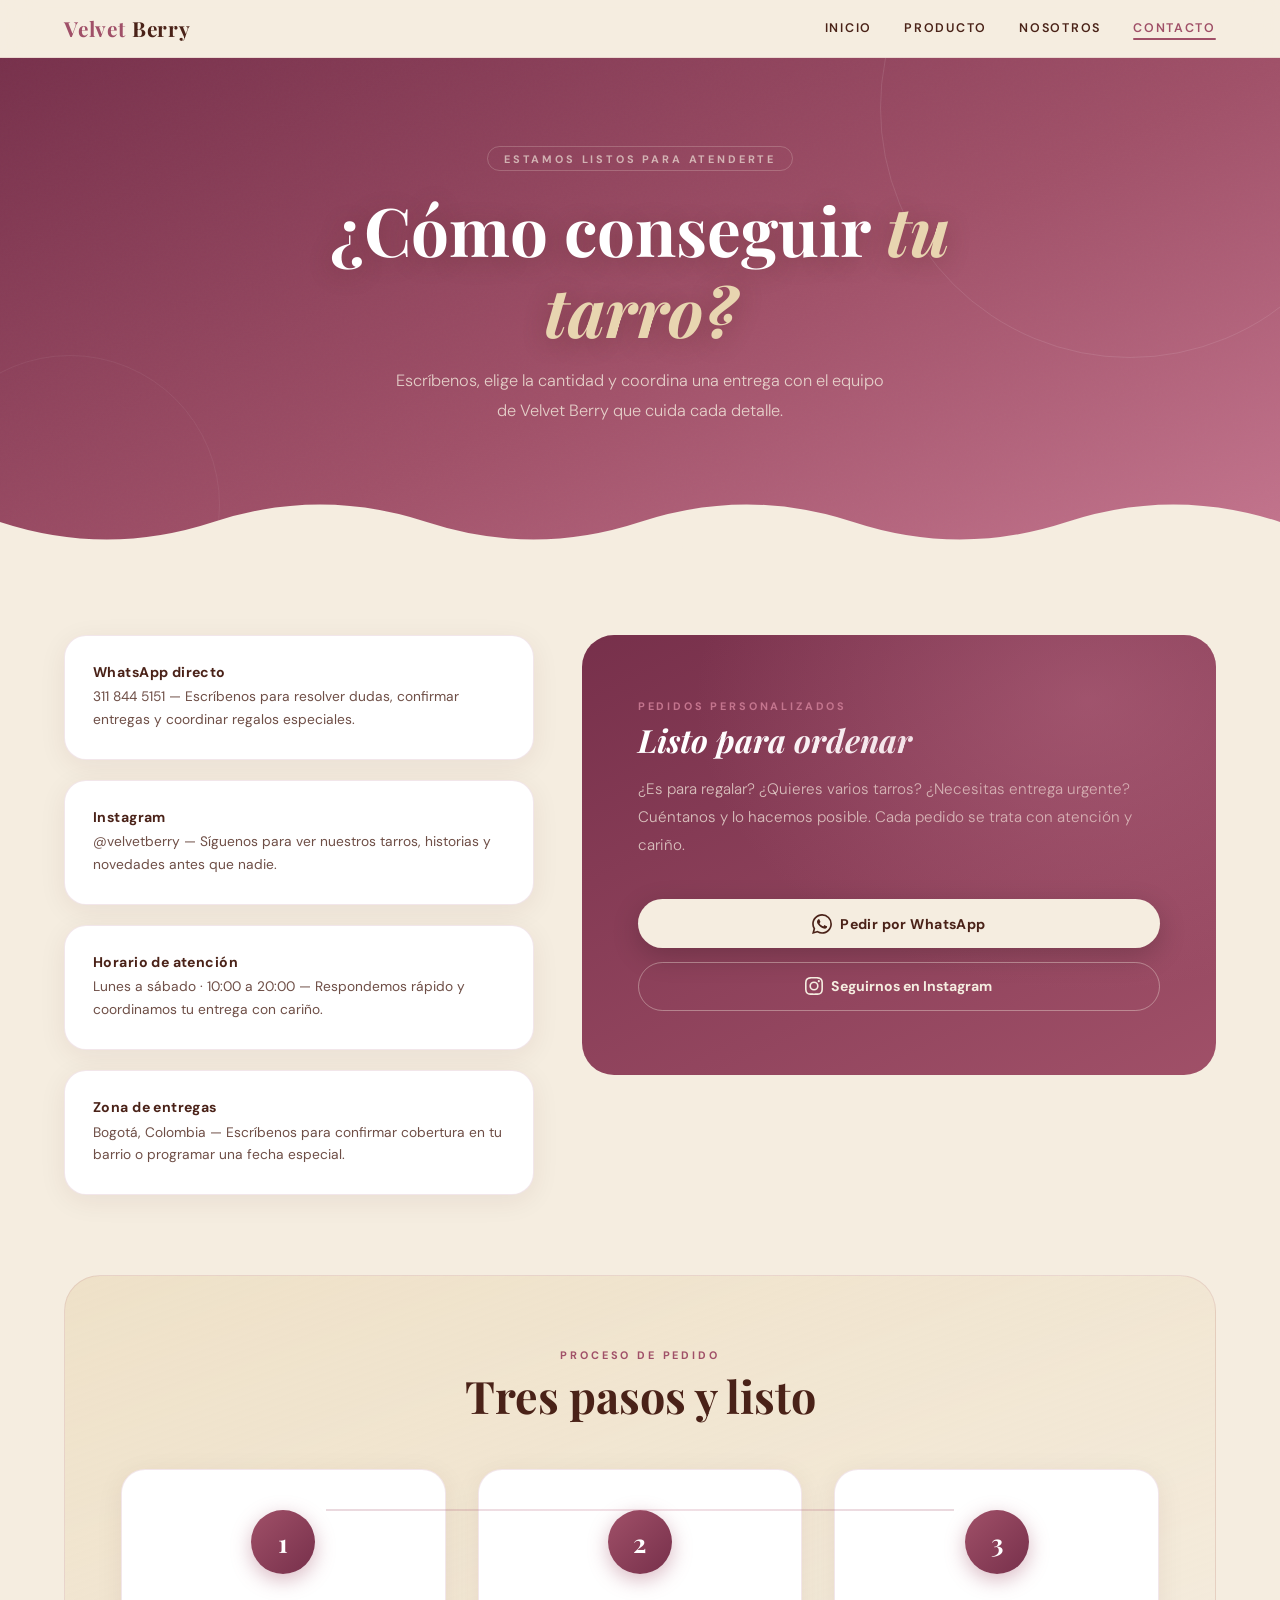
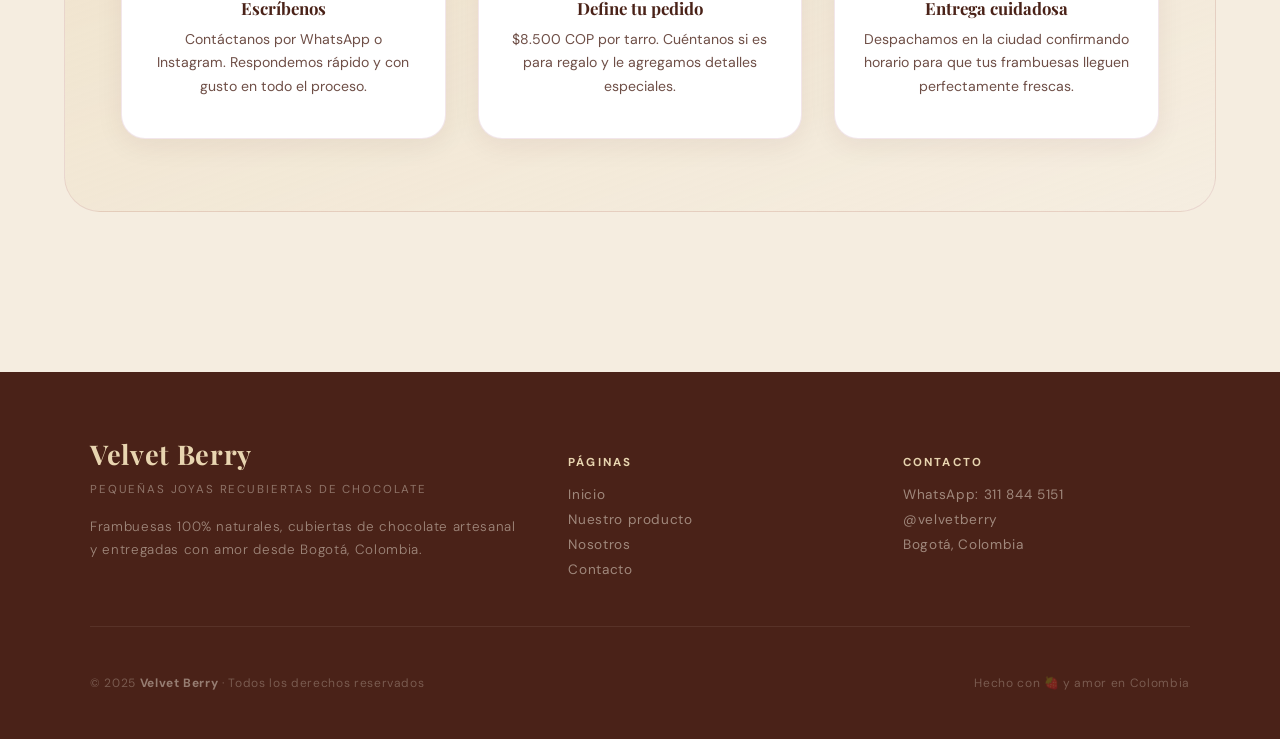
==== commit 4759b7c1: "cambios de estilo" ====
--- a/contacto.html
+++ b/contacto.html
@@ -45,28 +45,24 @@
         <div class="contact-layout fade-in" data-animate>
           <div class="contact-info">
             <div class="contact-info-card">
-              <div class="contact-info-icon">📱</div>
               <div>
                 <h4>WhatsApp directo</h4>
                 <p>311 844 5151 — Escríbenos para resolver dudas, confirmar entregas y coordinar regalos especiales.</p>
               </div>
             </div>
             <div class="contact-info-card">
-              <div class="contact-info-icon">📸</div>
               <div>
                 <h4>Instagram</h4>
                 <p>@velvetberry — Síguenos para ver nuestros tarros, historias y novedades antes que nadie.</p>
               </div>
             </div>
             <div class="contact-info-card">
-              <div class="contact-info-icon">🕐</div>
               <div>
                 <h4>Horario de atención</h4>
                 <p>Lunes a sábado · 10:00 a 20:00 — Respondemos rápido y coordinamos tu entrega con cariño.</p>
               </div>
             </div>
             <div class="contact-info-card">
-              <div class="contact-info-icon">🏙️</div>
               <div>
                 <h4>Zona de entregas</h4>
                 <p>Bogotá, Colombia — Escríbenos para confirmar cobertura en tu barrio o programar una fecha especial.</p>
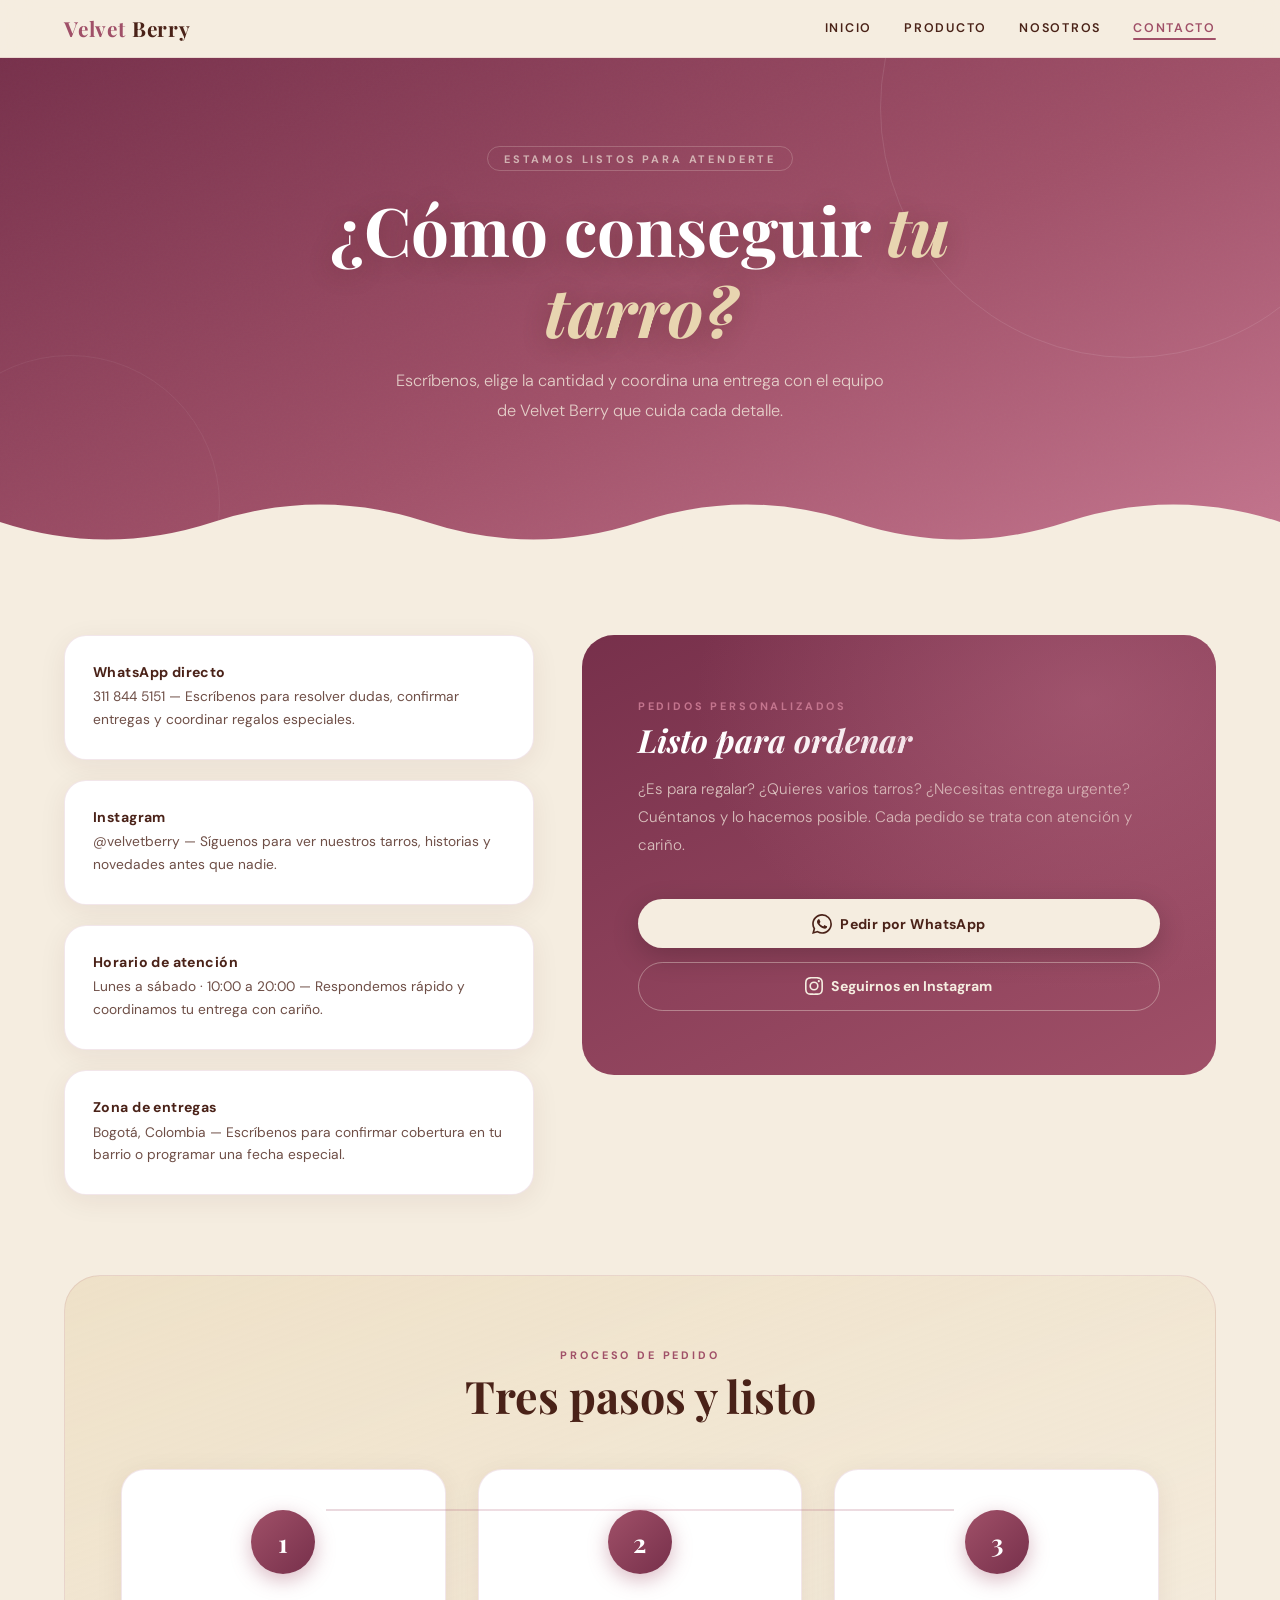
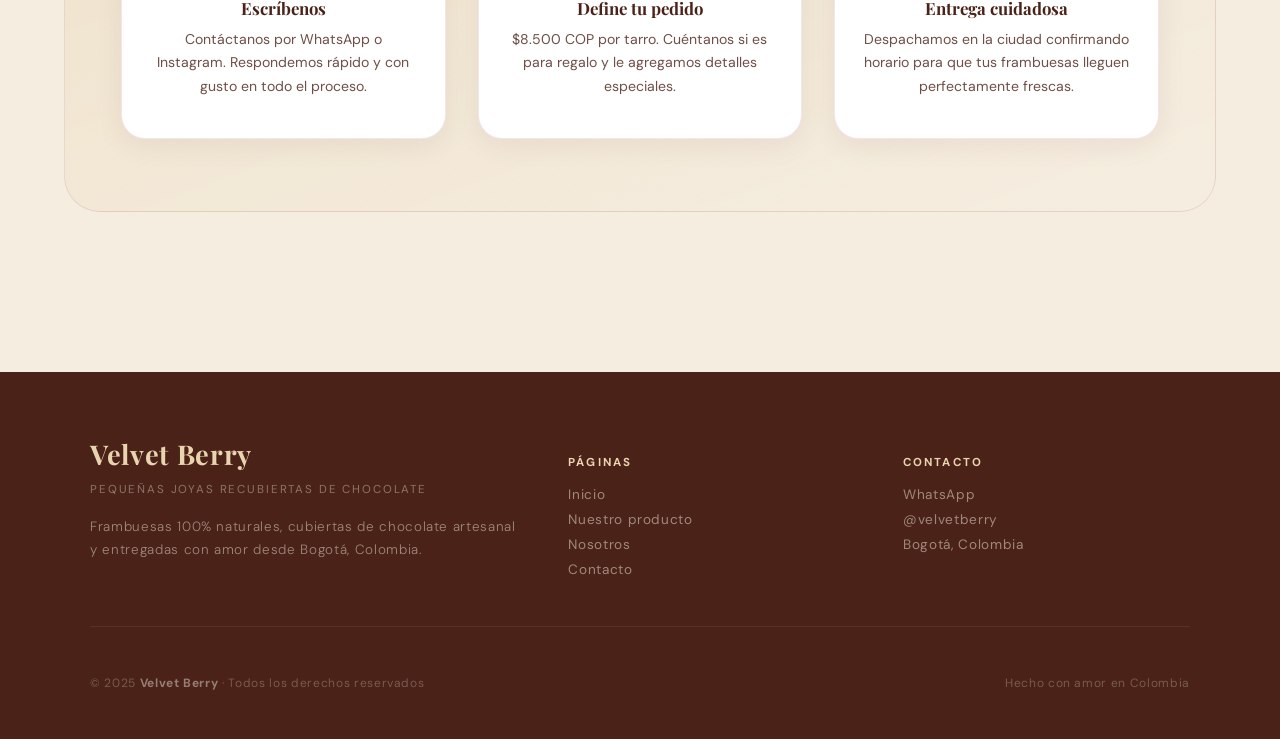
==== commit 9cc38e5b: "cambios de estilo" ====
--- a/contacto.html
+++ b/contacto.html
@@ -133,7 +133,7 @@
           <div class="footer-col">
             <h5>Contacto</h5>
             <ul>
-              <li><a href="https://wa.me/573118445151">WhatsApp: 311 844 5151</a></li>
+              <li><a href="https://wa.me/573118445151">WhatsApp</a></li>
               <li><a href="https://instagram.com/velvetberry">@velvetberry</a></li>
               <li><a href="#">Bogotá, Colombia</a></li>
             </ul>
@@ -141,7 +141,7 @@
         </div>
         <div class="footer-bottom">
           <span>© 2025 <strong>Velvet Berry</strong> · Todos los derechos reservados</span>
-          <span>Hecho con 🍓 y amor en Colombia</span>
+          <span>Hecho con amor en Colombia</span>
         </div>
       </div>
     </footer>
